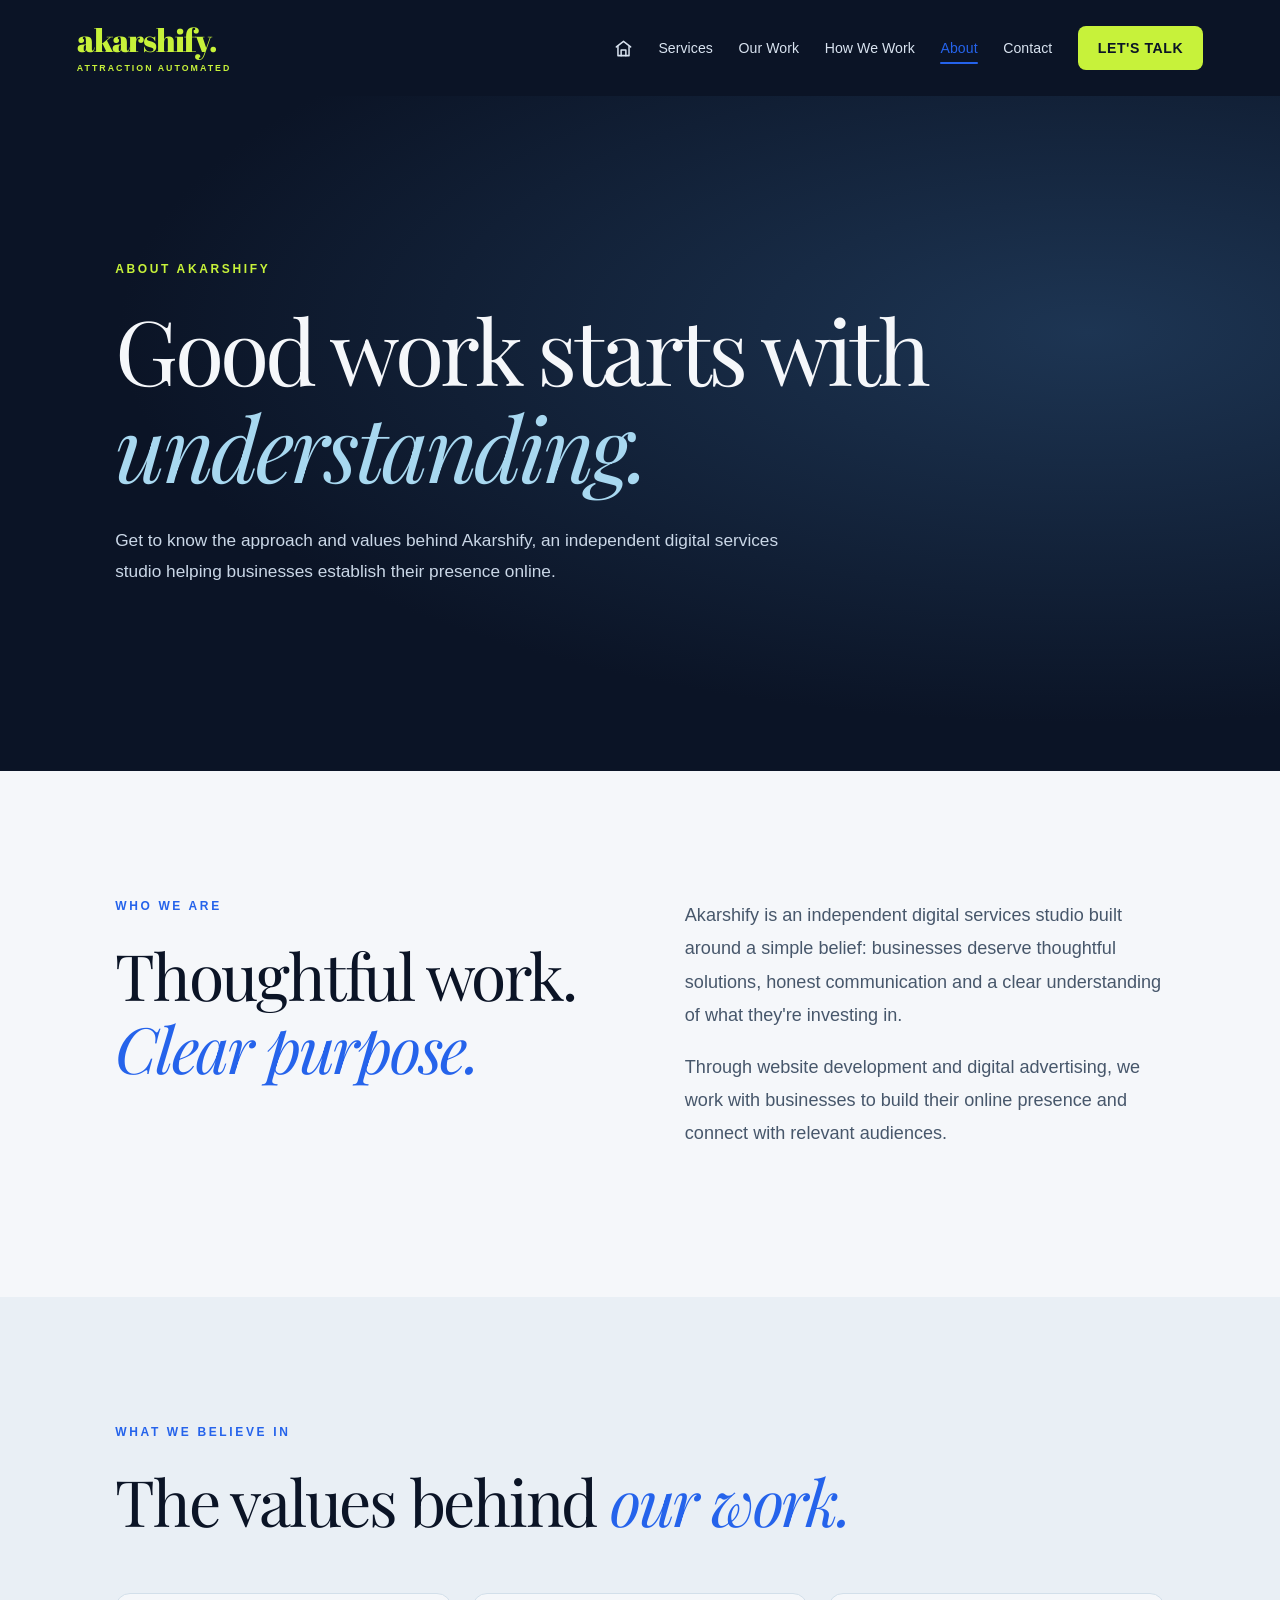
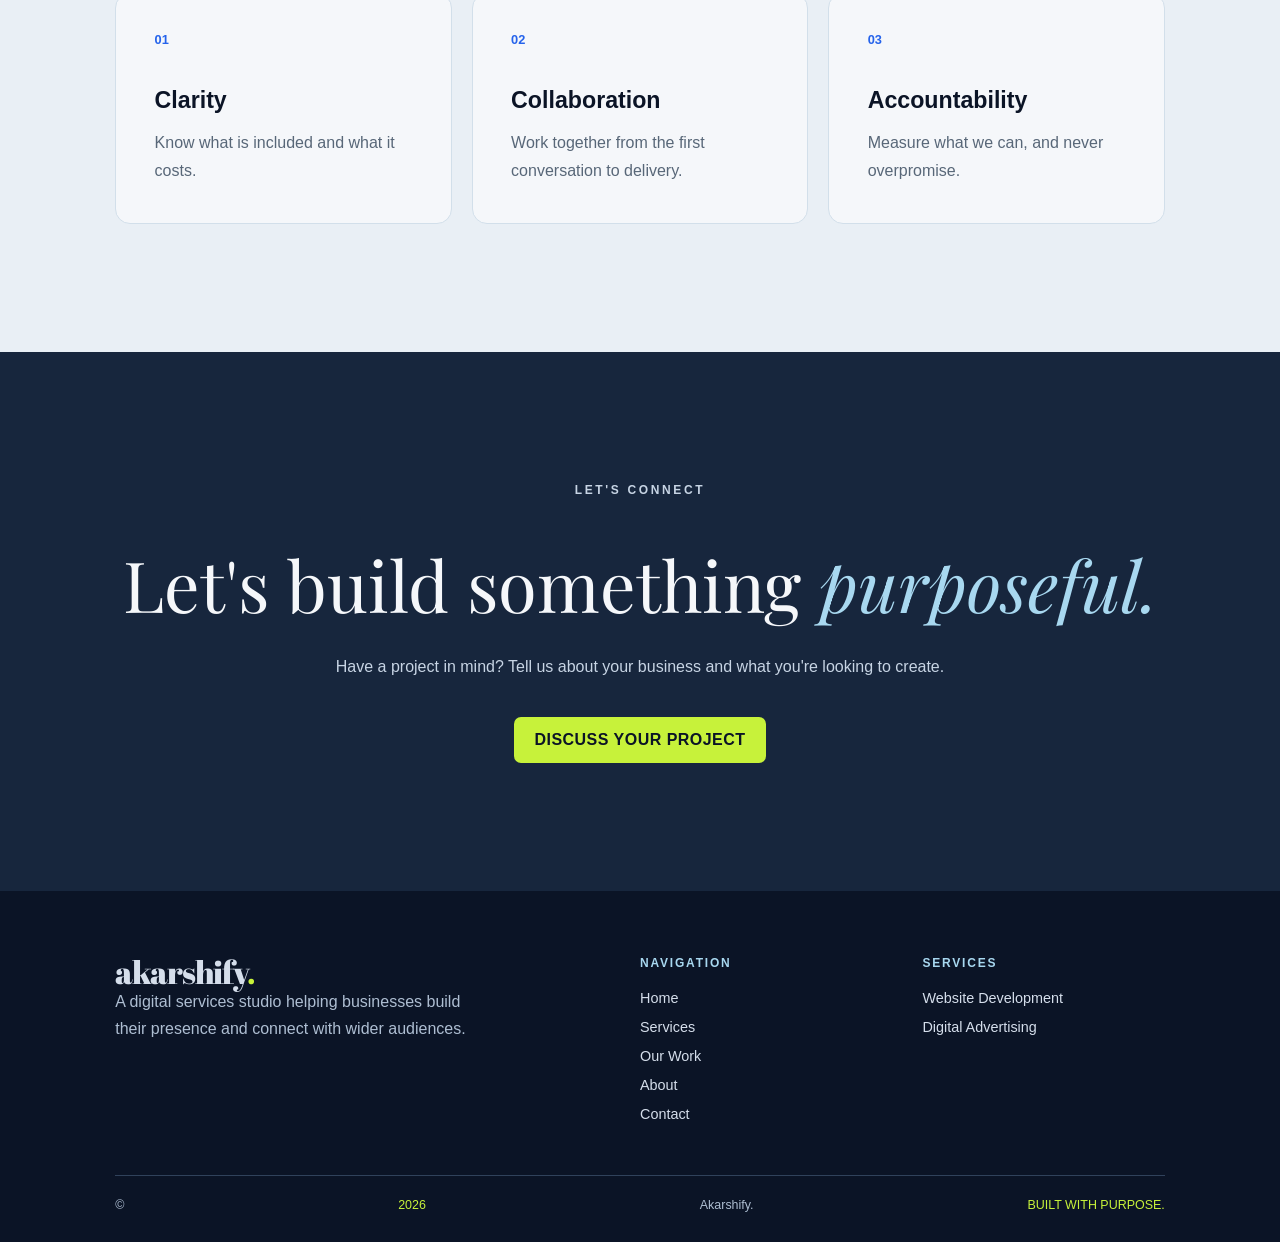
==== about.html @ 53f59ad6 "Use Chartreuse for header Let's Talk CTA across pages" ====
<!doctype html>
<html lang="en"><head><meta charset="utf-8"><meta name="viewport" content="width=device-width,initial-scale=1"><meta name="theme-color" content="#0B1426"><meta name="description" content="Learn about Akarshify, an independent digital services studio built on clarity, collaboration and accountability."><title>About Akarshify — Attraction Automated</title><link rel="preconnect" href="https://fonts.googleapis.com"><link href="https://fonts.googleapis.com/css2?family=Abril+Fatface&family=Google+Sans:wght@400;500;600;700&family=Playfair+Display:ital,wght@0,400;0,500;1,400&display=swap" rel="stylesheet"><style>
:root{--navy:#0B1426;--slate:#17263D;--blue:#2563EB;--ice:#A8D8F0;--lime:#C7F23A;--white:#F5F7FA;--mist:#E9EFF5}*{box-sizing:border-box}html{scroll-behavior:smooth}body{margin:0;font-family:"Google Sans",Arial,sans-serif;background:var(--white);color:var(--navy)}a{text-decoration:none;color:inherit}button{font:inherit}h1,h2,h3,p{margin-top:0}h1,h2{font-family:"Playfair Display",Georgia,serif;font-weight:400}em{font-style:italic;color:var(--ice)}.header{min-height:96px;background:var(--navy);color:var(--white);display:flex;align-items:center;justify-content:space-between;padding:18px clamp(22px,6vw,100px);gap:25px;position:relative;z-index:5}.brand{font-family:"Abril Fatface",Georgia,serif;font-size:2rem;line-height:1;letter-spacing:-.035em}.brand span{color:var(--lime)}.brand-header{display:flex;flex-direction:column;gap:8px}.brand-tagline{font-family:"Google Sans",Arial,sans-serif;font-size:.55rem;font-weight:600;letter-spacing:.23em;color:var(--ice)}nav{display:flex;align-items:center;gap:clamp(14px,2vw,30px)}nav a{font-size:.88rem;color:#d9e3f0;transition:color .2s}nav a:hover,nav a[aria-current]{color:var(--lime)}.nav-cta,.btn{background:var(--lime);color:var(--navy)!important;padding:14px 20px;border-radius:7px;font-weight:700;letter-spacing:.03em}.menu{display:none;background:none;color:white;border:1px solid #70819a;border-radius:6px;padding:9px 12px}.hero{background:radial-gradient(ellipse at 85% 35%,#1d3553 0%,var(--navy) 63%);color:var(--white);padding:clamp(100px,13vw,180px) clamp(22px,9vw,150px) clamp(110px,13vw,175px)}.eyebrow{font-size:.75rem;font-weight:700;letter-spacing:.22em;color:var(--lime);margin-bottom:25px}.hero h1{font-size:clamp(3.5rem,7vw,7rem);line-height:1.08;letter-spacing:-.04em;max-width:1100px;margin-bottom:30px}.hero p:last-child{max-width:690px;color:#cad7e7;font-size:clamp(1rem,1.35vw,1.2rem);line-height:1.8}.section{padding:clamp(80px,10vw,135px) clamp(22px,9vw,150px)}.intro{display:grid;grid-template-columns:minmax(0,1fr) minmax(0,1fr);gap:clamp(30px,7vw,110px);align-items:start}.intro h2,.values h2{font-size:clamp(2.7rem,5vw,5rem);line-height:1.15;letter-spacing:-.035em}.intro h2 em,.values h2 em{color:var(--blue)}.intro-copy{font-size:1.13rem;line-height:1.85;color:#47576b}.values{background:var(--mist)}.values .eyebrow{color:var(--blue)}.value-grid{display:grid;grid-template-columns:repeat(3,minmax(0,1fr));gap:20px;margin-top:55px}.value-card{padding:clamp(28px,3vw,45px);border:1px solid #d2dfea;background:var(--white);border-radius:15px}.value-card span{display:block;color:var(--blue);font-size:.8rem;font-weight:700;margin-bottom:40px}.value-card h3{font-size:1.45rem;margin-bottom:15px}.value-card p{line-height:1.75;color:#586778;margin-bottom:0}.closing{background:var(--slate);color:var(--white);text-align:center}.closing h2{font-size:clamp(2.8rem,5.5vw,5.5rem);margin-bottom:22px}.closing p{max-width:620px;margin:0 auto 35px;line-height:1.8;color:#c7d4e4}.btn{display:inline-block}footer{background:var(--navy);color:#d5deeb;padding:65px clamp(22px,9vw,150px) 30px;display:grid;grid-template-columns:2fr 1fr 1fr;gap:40px}footer p{line-height:1.7;max-width:380px;color:#aebed2}footer h4{font-size:.75rem;letter-spacing:.15em;color:var(--ice);margin:0 0 20px}footer div>a:not(.brand){display:block;margin-bottom:13px;font-size:.9rem}.footer-bottom{grid-column:1/-1;border-top:1px solid #30425b;padding-top:22px;display:flex;justify-content:space-between;font-size:.78rem;color:#aebed2}.footer-bottom span{color:var(--lime)}@media(max-width:900px){.menu{display:block}nav{display:none;position:absolute;top:100%;left:0;right:0;background:var(--navy);padding:25px;flex-direction:column;align-items:stretch;box-shadow:0 20px 30px #0003}nav.active{display:flex}.intro{grid-template-columns:1fr}.value-grid{grid-template-columns:1fr}footer{grid-template-columns:1fr 1fr}footer>div:first-child{grid-column:1/-1}}@media(max-width:560px){.header{min-height:78px}.hero{padding-top:95px;padding-bottom:110px}footer{grid-template-columns:1fr}footer>div:first-child{grid-column:auto}.footer-bottom{flex-direction:column;gap:12px}}
</style><style>
/* Shared navigation typography and understated interactive treatment */
.header nav a{font-family:"Google Sans",Arial,sans-serif!important;font-weight:500;letter-spacing:.005em}
.header nav a:not(.nav-cta){position:relative;transition:color .24s ease}
.header nav a:not(.nav-cta):after{content:"";position:absolute;left:0;right:0;bottom:-8px;height:2px;background:#2563EB;border-radius:2px;transform:scaleX(0);transform-origin:center;transition:transform .25s ease}
.header nav a:not(.nav-cta):hover:after,.header nav a:not(.nav-cta):focus-visible:after,.header nav a[aria-current="page"]:after{transform:scaleX(1)}
.header nav a:not(.nav-cta):hover,.header nav a:not(.nav-cta):focus-visible,.header nav a[aria-current="page"]{color:#2563EB}
.header nav .nav-cta{font-family:"Google Sans",Arial,sans-serif!important;font-weight:700;letter-spacing:.04em;border-radius:8px;transition:background .24s ease,transform .24s ease,box-shadow .24s ease}
.header nav .nav-cta:hover{transform:translateY(-2px);box-shadow:0 7px 20px rgba(37,99,235,.19)}
@media(max-width:900px){.header nav a:not(.nav-cta):after{display:none}.header nav a:not(.nav-cta){padding:8px 0}}
@media(prefers-reduced-motion:reduce){.header nav a,.header nav a:after{transition:none!important}.header nav .nav-cta:hover{transform:none}}
</style><style>
/* Home icon matches the header navigation's typography and hover treatment */
.header nav .nav-home{display:inline-flex;align-items:center;justify-content:center;vertical-align:middle;line-height:1}
.header nav .nav-home svg{display:block;flex:none}
</style><style>
/* Consistent Chartreuse header conversation CTA */
.header nav .nav-cta{background:#C7F23A!important;border-color:#C7F23A!important;color:#0B1426!important}
.header nav .nav-cta:hover,.header nav .nav-cta:focus-visible{background:#B6E22C!important;border-color:#B6E22C!important;color:#0B1426!important;box-shadow:0 7px 20px rgba(145,185,36,.22)}
</style></head><body><header class="header" id="top"><a href="index.html#home" class="brand brand-header" aria-label="Akarshify — Attraction Automated"><span class="brand-name">akarshify<span>.</span></span><span class="brand-tagline">ATTRACTION AUTOMATED</span></a><button class="menu" type="button" aria-label="Toggle navigation" aria-expanded="false" aria-controls="nav">☰</button><nav id="nav"><a href="index.html#home" class="nav-home" aria-label="Home" title="Home"><svg aria-hidden="true" viewBox="0 0 24 24" width="19" height="19" fill="none" stroke="currentColor" stroke-width="1.9" stroke-linecap="round" stroke-linejoin="round"><path d="m3 10 9-7 9 7"/><path d="M5 9.5V21h14V9.5"/><path d="M9 21v-7h6v7"/></svg></a><a href="services.html">Services</a><a href="index.html#work">Our Work</a><a href="index.html#process">How We Work</a><a href="about.html" aria-current="page">About</a><a href="index.html#contact">Contact</a><a class="nav-cta" href="index.html#contact">LET'S TALK</a></nav></header><main><section class="hero"><p class="eyebrow">ABOUT AKARSHIFY</p><h1>Good work starts with <em>understanding.</em></h1><p>Get to know the approach and values behind Akarshify, an independent digital services studio helping businesses establish their presence online.</p></section><section class="section intro"><div><p class="eyebrow" style="color:var(--blue)">WHO WE ARE</p><h2>Thoughtful work.<br><em>Clear purpose.</em></h2></div><div class="intro-copy"><p>Akarshify is an independent digital services studio built around a simple belief: businesses deserve thoughtful solutions, honest communication and a clear understanding of what they're investing in.</p><p>Through website development and digital advertising, we work with businesses to build their online presence and connect with relevant audiences.</p></div></section><section class="section values"><p class="eyebrow">WHAT WE BELIEVE IN</p><h2>The values behind <em>our work.</em></h2><div class="value-grid"><article class="value-card"><span>01</span><h3>Clarity</h3><p>Know what is included and what it costs.</p></article><article class="value-card"><span>02</span><h3>Collaboration</h3><p>Work together from the first conversation to delivery.</p></article><article class="value-card"><span>03</span><h3>Accountability</h3><p>Measure what we can, and never overpromise.</p></article></div></section><section class="section closing"><p class="eyebrow">LET'S CONNECT</p><h2>Let's build something <em>purposeful.</em></h2><p>Have a project in mind? Tell us about your business and what you're looking to create.</p><a class="btn" href="index.html#contact">DISCUSS YOUR PROJECT</a></section></main><footer><div><a href="index.html#home" class="brand">akarshify<span>.</span></a><p>A digital services studio helping businesses build their presence and connect with wider audiences.</p></div><div><h4>NAVIGATION</h4><a href="index.html#home">Home</a><a href="services.html">Services</a><a href="index.html#work">Our Work</a><a href="about.html" aria-current="page">About</a><a href="index.html#contact">Contact</a></div><div><h4>SERVICES</h4><a href="services.html#what-we-do">Website Development</a><a href="services.html#what-we-do">Digital Advertising</a></div><div class="footer-bottom">© <span id="year"></span> Akarshify. <span>BUILT WITH PURPOSE.</span></div></footer><script>const menu=document.querySelector('.menu'),nav=document.getElementById('nav');menu.addEventListener('click',()=>{const active=nav.classList.toggle('active');menu.setAttribute('aria-expanded',String(active))});nav.querySelectorAll('a').forEach(a=>a.addEventListener('click',()=>{nav.classList.remove('active');menu.setAttribute('aria-expanded','false')}));document.getElementById('year').textContent=new Date().getFullYear();</script></body></html>
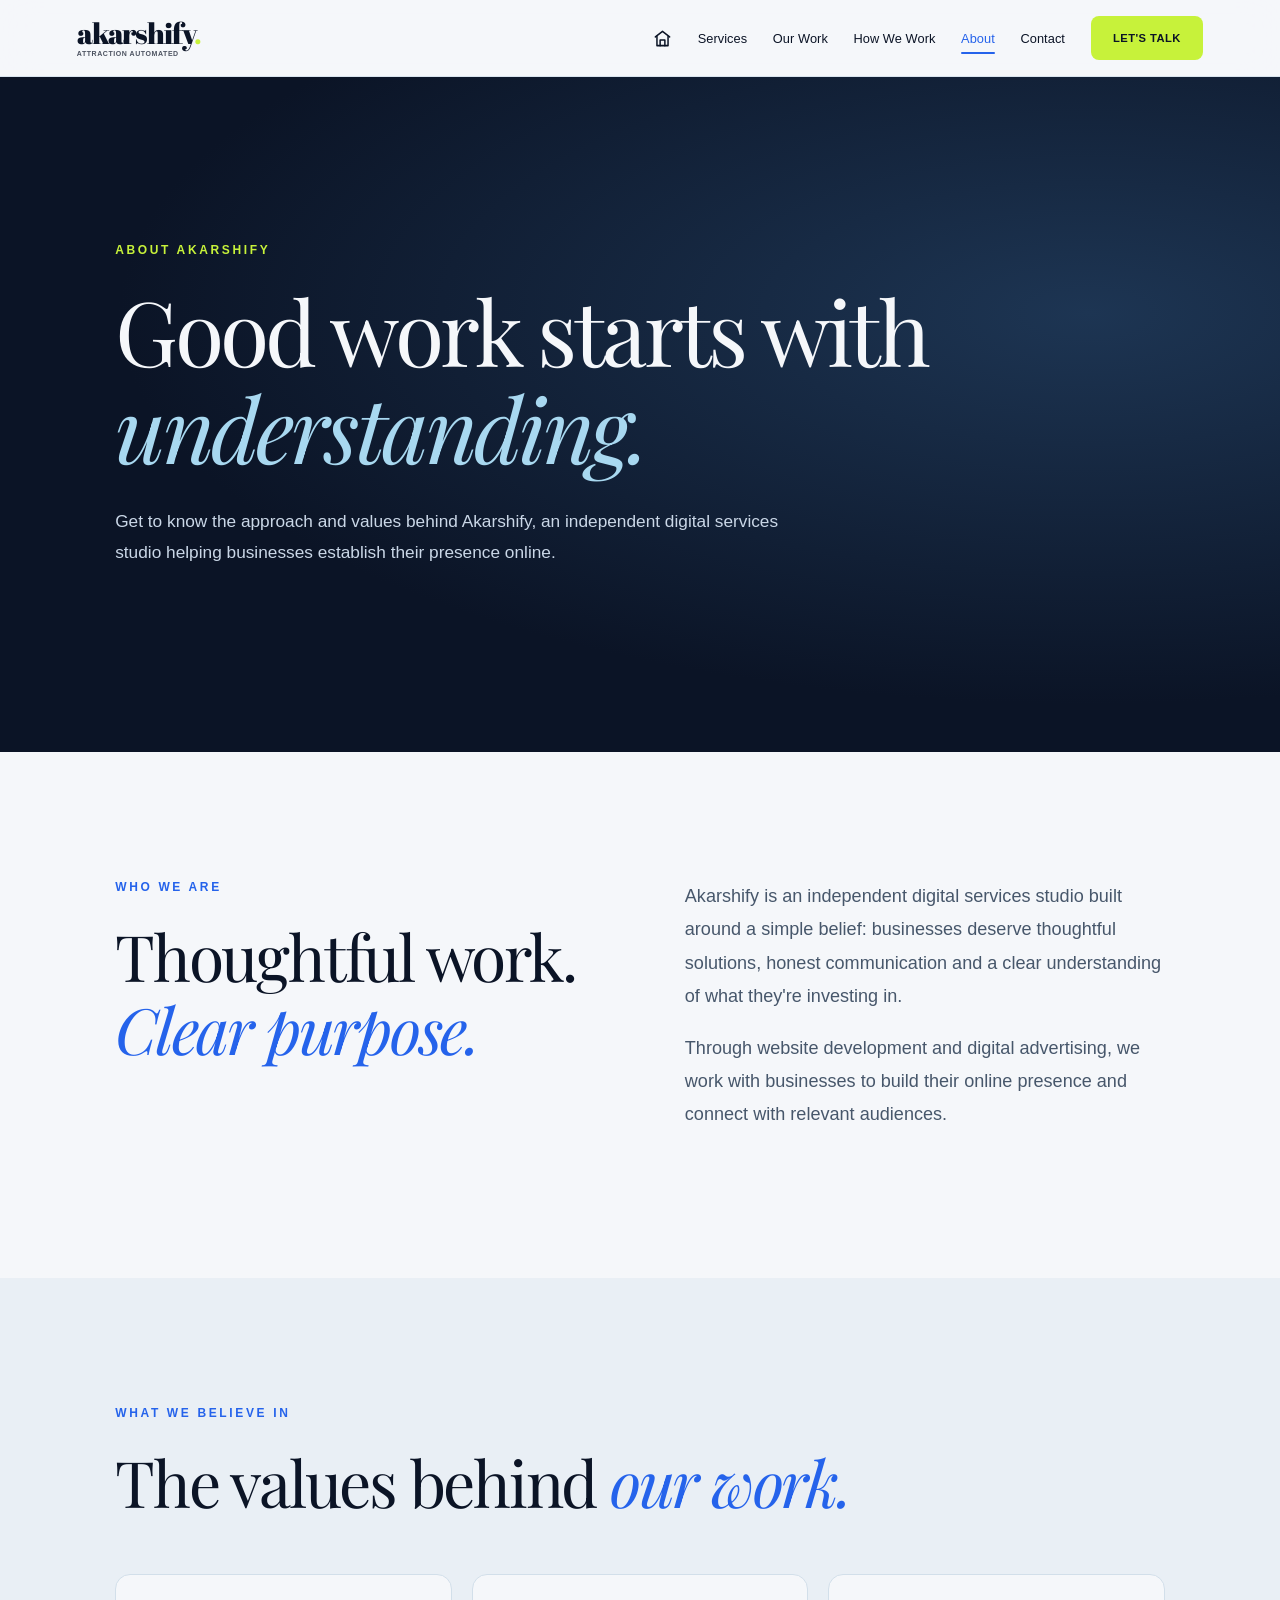
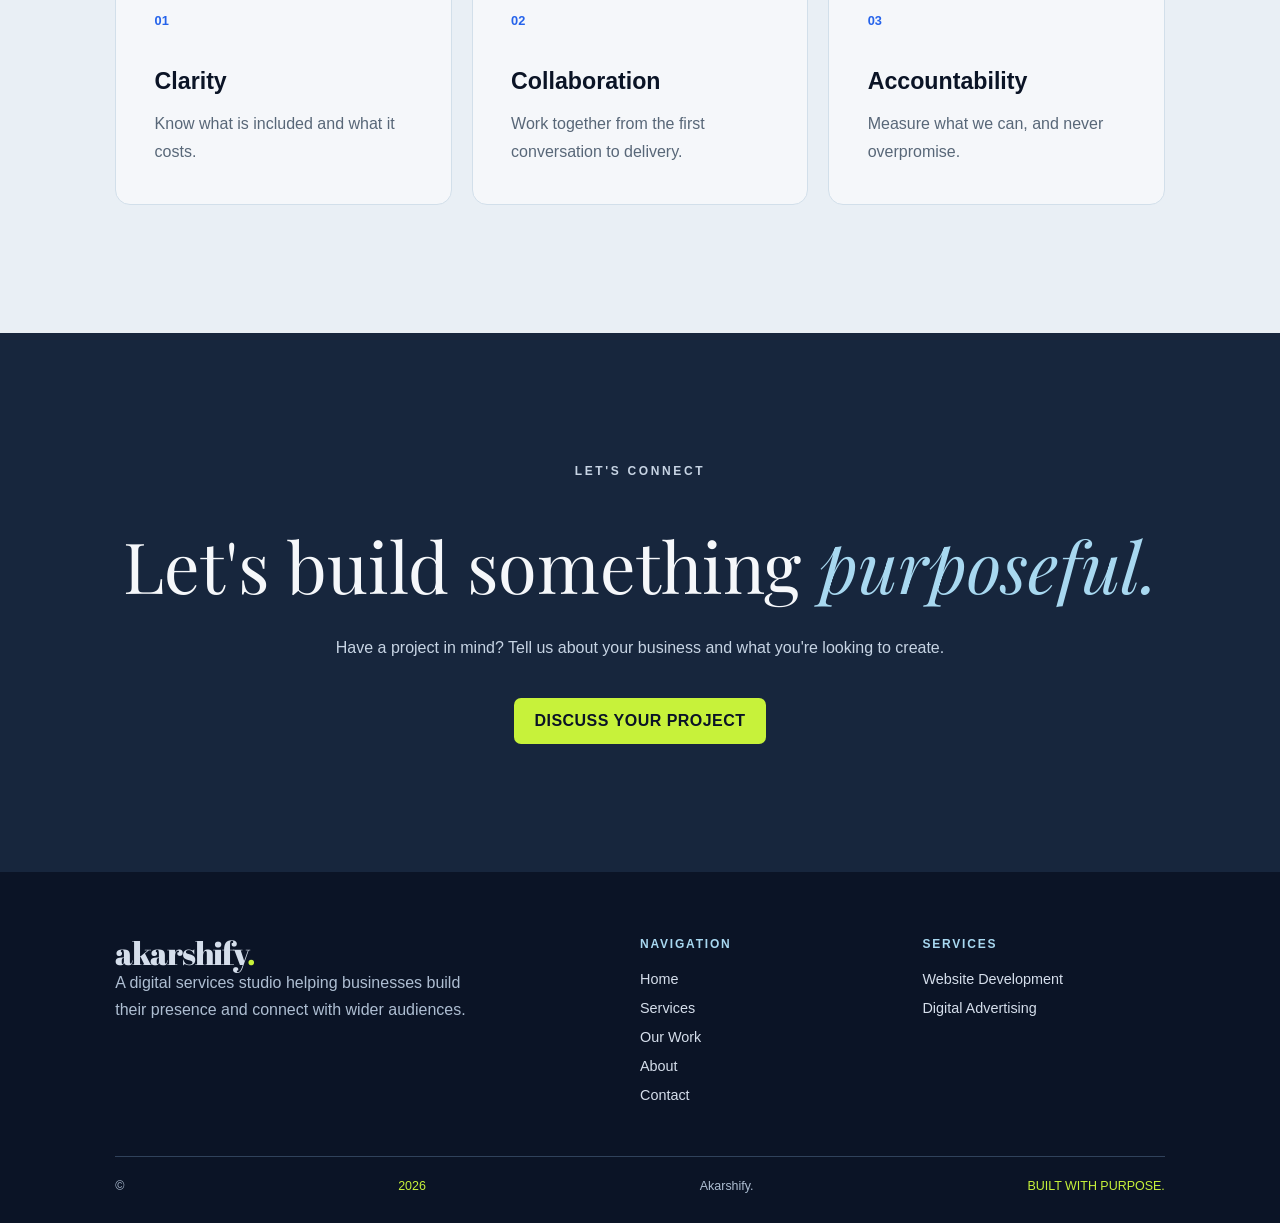
==== commit 47d882da: "Match About page header to shared translucent navigation style" ====
--- a/about.html
+++ b/about.html
@@ -20,4 +20,17 @@
 /* Consistent Chartreuse header conversation CTA */
 .header nav .nav-cta{background:#C7F23A!important;border-color:#C7F23A!important;color:#0B1426!important}
 .header nav .nav-cta:hover,.header nav .nav-cta:focus-visible{background:#B6E22C!important;border-color:#B6E22C!important;color:#0B1426!important;box-shadow:0 7px 20px rgba(145,185,36,.22)}
+</style><style>
+/* Align About header with the shared light, translucent site navigation */
+.header{position:sticky;top:0;z-index:20;min-height:0;padding:1rem 6vw;gap:20px;background:rgba(245,247,250,.9);-webkit-backdrop-filter:blur(18px) saturate(140%);backdrop-filter:blur(18px) saturate(140%);border-bottom:1px solid #D9E4EE;color:#0B1426;transition:background .25s ease,box-shadow .25s ease}
+.header .brand-header{display:inline-flex;flex-direction:column;align-items:flex-start;justify-content:center;gap:2px;line-height:1.05;color:#0B1426}
+.header .brand-header .brand-name{font-family:"Abril Fatface",Georgia,serif;font-size:1.8rem;line-height:1.05;white-space:nowrap;color:#0B1426}
+.header .brand-header .brand-name>span{color:#C7F23A}
+.header .brand-header .brand-tagline{font-family:"Google Sans",Arial,sans-serif;font-size:7px;font-weight:600;letter-spacing:.08em;line-height:1.25;white-space:nowrap;color:#0B1426;opacity:.72}
+.header nav{display:flex;align-items:center;gap:1.6rem;font-size:.8rem}
+.header nav a:not(.nav-cta){font-size:.8rem;color:#0B1426}
+.header nav a:not(.nav-cta):hover,.header nav a:not(.nav-cta):focus-visible,.header nav a[aria-current="page"]{color:#2563EB}
+.header nav .nav-cta{padding:1rem 1.4rem;font-size:.7rem;display:inline-flex;align-items:center;justify-content:center}
+.header .menu{color:#0B1426;border:0;background:none;font-size:1.5rem;cursor:pointer}
+@media(max-width:850px){.header .menu{display:block}.header nav{display:none;position:absolute;top:100%;left:0;right:0;background:#F5F7FA;padding:2rem 6vw;flex-direction:column;align-items:stretch;box-shadow:0 10px 20px #0001}.header nav.active{display:flex}}
 </style></head><body><header class="header" id="top"><a href="index.html#home" class="brand brand-header" aria-label="Akarshify — Attraction Automated"><span class="brand-name">akarshify<span>.</span></span><span class="brand-tagline">ATTRACTION AUTOMATED</span></a><button class="menu" type="button" aria-label="Toggle navigation" aria-expanded="false" aria-controls="nav">☰</button><nav id="nav"><a href="index.html#home" class="nav-home" aria-label="Home" title="Home"><svg aria-hidden="true" viewBox="0 0 24 24" width="19" height="19" fill="none" stroke="currentColor" stroke-width="1.9" stroke-linecap="round" stroke-linejoin="round"><path d="m3 10 9-7 9 7"/><path d="M5 9.5V21h14V9.5"/><path d="M9 21v-7h6v7"/></svg></a><a href="services.html">Services</a><a href="index.html#work">Our Work</a><a href="index.html#process">How We Work</a><a href="about.html" aria-current="page">About</a><a href="index.html#contact">Contact</a><a class="nav-cta" href="index.html#contact">LET'S TALK</a></nav></header><main><section class="hero"><p class="eyebrow">ABOUT AKARSHIFY</p><h1>Good work starts with <em>understanding.</em></h1><p>Get to know the approach and values behind Akarshify, an independent digital services studio helping businesses establish their presence online.</p></section><section class="section intro"><div><p class="eyebrow" style="color:var(--blue)">WHO WE ARE</p><h2>Thoughtful work.<br><em>Clear purpose.</em></h2></div><div class="intro-copy"><p>Akarshify is an independent digital services studio built around a simple belief: businesses deserve thoughtful solutions, honest communication and a clear understanding of what they're investing in.</p><p>Through website development and digital advertising, we work with businesses to build their online presence and connect with relevant audiences.</p></div></section><section class="section values"><p class="eyebrow">WHAT WE BELIEVE IN</p><h2>The values behind <em>our work.</em></h2><div class="value-grid"><article class="value-card"><span>01</span><h3>Clarity</h3><p>Know what is included and what it costs.</p></article><article class="value-card"><span>02</span><h3>Collaboration</h3><p>Work together from the first conversation to delivery.</p></article><article class="value-card"><span>03</span><h3>Accountability</h3><p>Measure what we can, and never overpromise.</p></article></div></section><section class="section closing"><p class="eyebrow">LET'S CONNECT</p><h2>Let's build something <em>purposeful.</em></h2><p>Have a project in mind? Tell us about your business and what you're looking to create.</p><a class="btn" href="index.html#contact">DISCUSS YOUR PROJECT</a></section></main><footer><div><a href="index.html#home" class="brand">akarshify<span>.</span></a><p>A digital services studio helping businesses build their presence and connect with wider audiences.</p></div><div><h4>NAVIGATION</h4><a href="index.html#home">Home</a><a href="services.html">Services</a><a href="index.html#work">Our Work</a><a href="about.html" aria-current="page">About</a><a href="index.html#contact">Contact</a></div><div><h4>SERVICES</h4><a href="services.html#what-we-do">Website Development</a><a href="services.html#what-we-do">Digital Advertising</a></div><div class="footer-bottom">© <span id="year"></span> Akarshify. <span>BUILT WITH PURPOSE.</span></div></footer><script>const menu=document.querySelector('.menu'),nav=document.getElementById('nav');menu.addEventListener('click',()=>{const active=nav.classList.toggle('active');menu.setAttribute('aria-expanded',String(active))});nav.querySelectorAll('a').forEach(a=>a.addEventListener('click',()=>{nav.classList.remove('active');menu.setAttribute('aria-expanded','false')}));document.getElementById('year').textContent=new Date().getFullYear();</script></body></html>
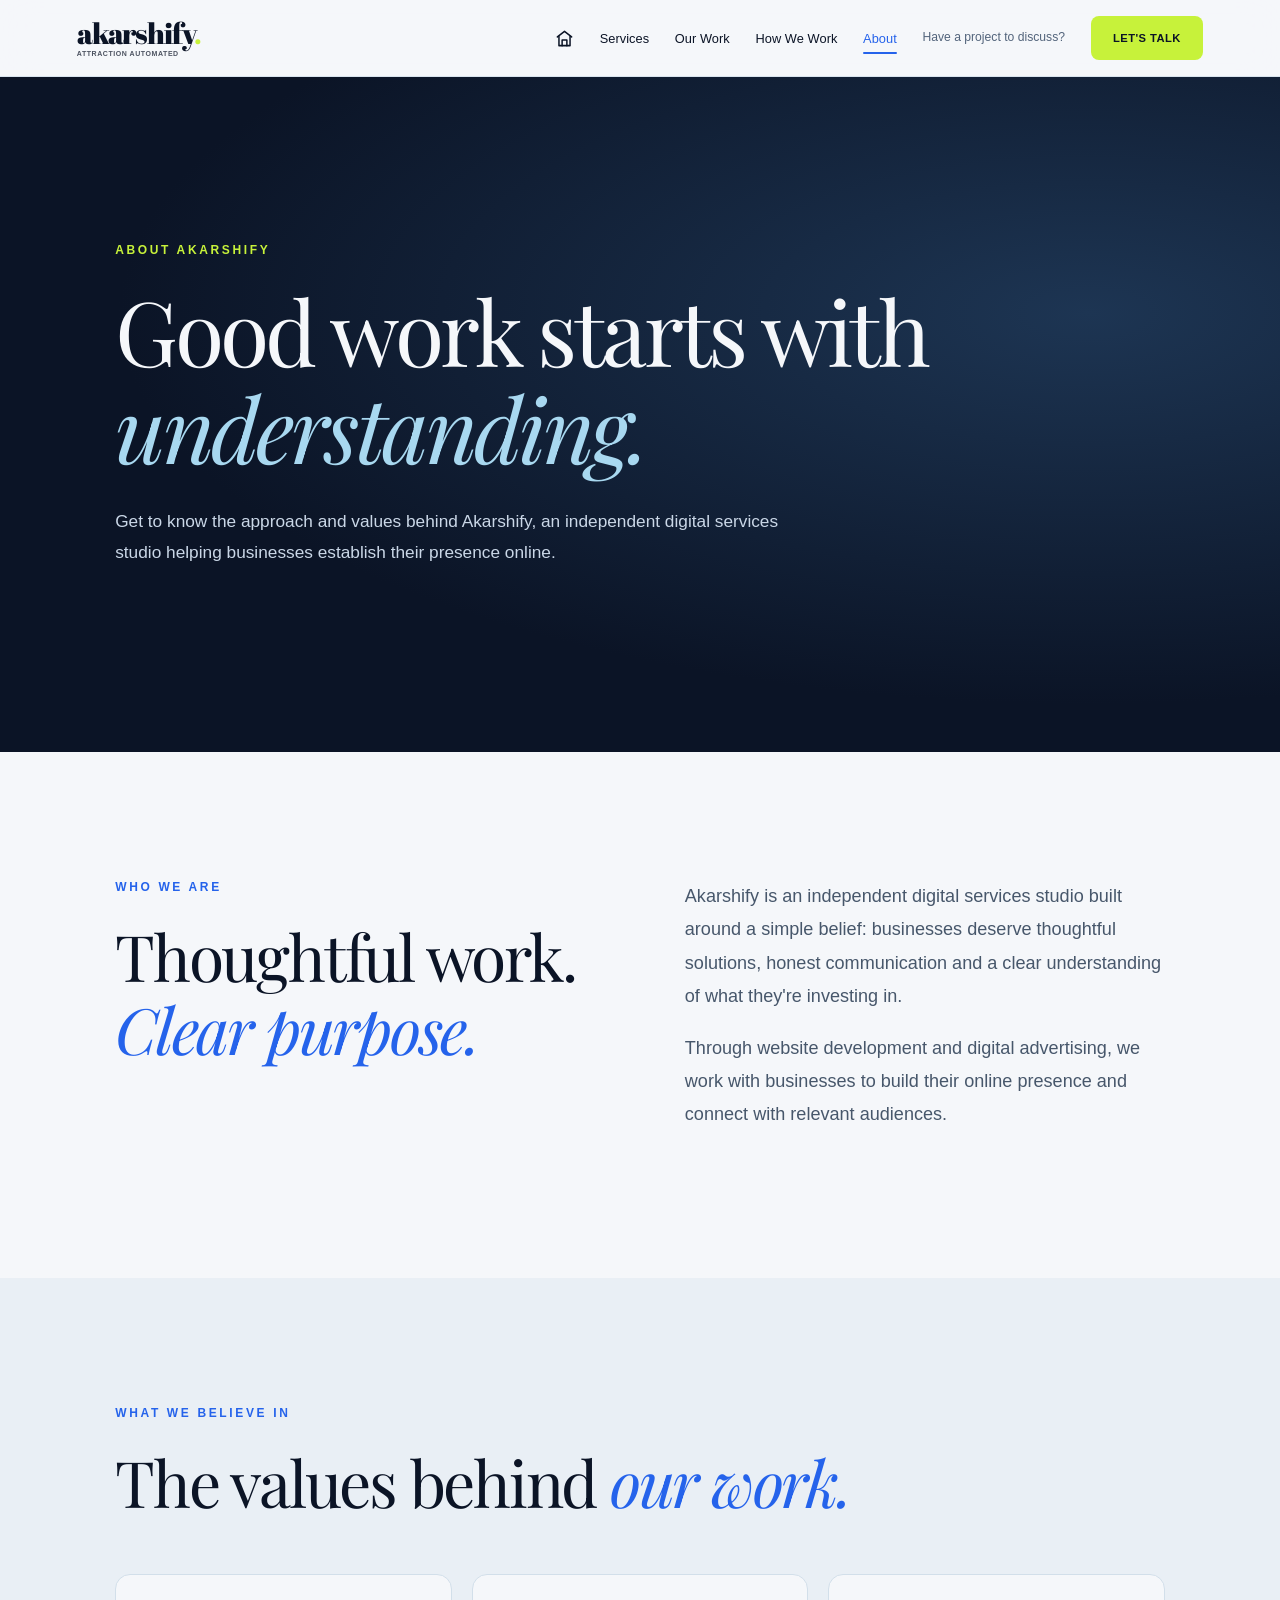
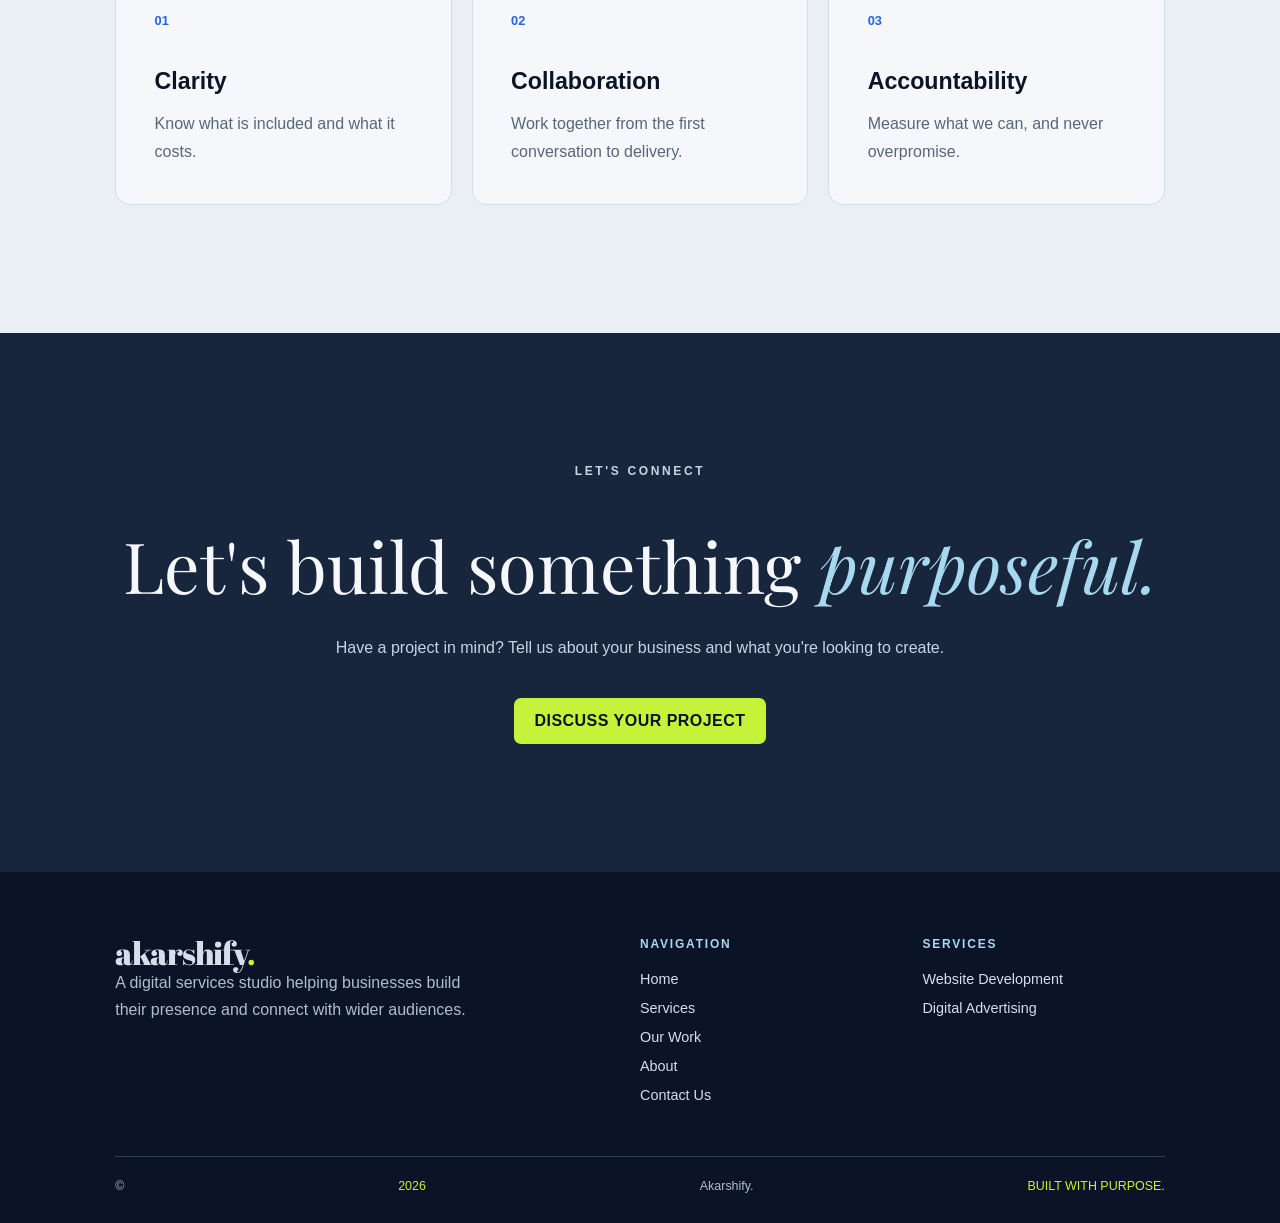
==== commit c5774ce5: "Refine header enquiry CTA and relocate Contact Us to footer" ====
--- a/about.html
+++ b/about.html
@@ -19,7 +19,7 @@
 </style><style>
 /* Consistent Chartreuse header conversation CTA */
 .header nav .nav-cta{background:#C7F23A!important;border-color:#C7F23A!important;color:#0B1426!important}
-.header nav .nav-cta:hover,.header nav .nav-cta:focus-visible{background:#B6E22C!important;border-color:#B6E22C!important;color:#0B1426!important;box-shadow:0 7px 20px rgba(145,185,36,.22)}
+.header nav .nav-cta:hover,.header nav .nav-cta:focus-visible{background:#C7F23A!important;border-color:#C7F23A!important;color:#0B1426!important;box-shadow:0 7px 20px rgba(145,185,36,.22)}
 </style><style>
 /* Align About header with the shared light, translucent site navigation */
 .header{position:sticky;top:0;z-index:20;min-height:0;padding:1rem 6vw;gap:20px;background:rgba(245,247,250,.9);-webkit-backdrop-filter:blur(18px) saturate(140%);backdrop-filter:blur(18px) saturate(140%);border-bottom:1px solid #D9E4EE;color:#0B1426;transition:background .25s ease,box-shadow .25s ease}
@@ -33,4 +33,18 @@
 .header nav .nav-cta{padding:1rem 1.4rem;font-size:.7rem;display:inline-flex;align-items:center;justify-content:center}
 .header .menu{color:#0B1426;border:0;background:none;font-size:1.5rem;cursor:pointer}
 @media(max-width:850px){.header .menu{display:block}.header nav{display:none;position:absolute;top:100%;left:0;right:0;background:#F5F7FA;padding:2rem 6vw;flex-direction:column;align-items:stretch;box-shadow:0 10px 20px #0001}.header nav.active{display:flex}}
-</style></head><body><header class="header" id="top"><a href="index.html#home" class="brand brand-header" aria-label="Akarshify — Attraction Automated"><span class="brand-name">akarshify<span>.</span></span><span class="brand-tagline">ATTRACTION AUTOMATED</span></a><button class="menu" type="button" aria-label="Toggle navigation" aria-expanded="false" aria-controls="nav">☰</button><nav id="nav"><a href="index.html#home" class="nav-home" aria-label="Home" title="Home"><svg aria-hidden="true" viewBox="0 0 24 24" width="19" height="19" fill="none" stroke="currentColor" stroke-width="1.9" stroke-linecap="round" stroke-linejoin="round"><path d="m3 10 9-7 9 7"/><path d="M5 9.5V21h14V9.5"/><path d="M9 21v-7h6v7"/></svg></a><a href="services.html">Services</a><a href="index.html#work">Our Work</a><a href="index.html#process">How We Work</a><a href="about.html" aria-current="page">About</a><a href="index.html#contact">Contact</a><a class="nav-cta" href="index.html#contact">LET'S TALK</a></nav></header><main><section class="hero"><p class="eyebrow">ABOUT AKARSHIFY</p><h1>Good work starts with <em>understanding.</em></h1><p>Get to know the approach and values behind Akarshify, an independent digital services studio helping businesses establish their presence online.</p></section><section class="section intro"><div><p class="eyebrow" style="color:var(--blue)">WHO WE ARE</p><h2>Thoughtful work.<br><em>Clear purpose.</em></h2></div><div class="intro-copy"><p>Akarshify is an independent digital services studio built around a simple belief: businesses deserve thoughtful solutions, honest communication and a clear understanding of what they're investing in.</p><p>Through website development and digital advertising, we work with businesses to build their online presence and connect with relevant audiences.</p></div></section><section class="section values"><p class="eyebrow">WHAT WE BELIEVE IN</p><h2>The values behind <em>our work.</em></h2><div class="value-grid"><article class="value-card"><span>01</span><h3>Clarity</h3><p>Know what is included and what it costs.</p></article><article class="value-card"><span>02</span><h3>Collaboration</h3><p>Work together from the first conversation to delivery.</p></article><article class="value-card"><span>03</span><h3>Accountability</h3><p>Measure what we can, and never overpromise.</p></article></div></section><section class="section closing"><p class="eyebrow">LET'S CONNECT</p><h2>Let's build something <em>purposeful.</em></h2><p>Have a project in mind? Tell us about your business and what you're looking to create.</p><a class="btn" href="index.html#contact">DISCUSS YOUR PROJECT</a></section></main><footer><div><a href="index.html#home" class="brand">akarshify<span>.</span></a><p>A digital services studio helping businesses build their presence and connect with wider audiences.</p></div><div><h4>NAVIGATION</h4><a href="index.html#home">Home</a><a href="services.html">Services</a><a href="index.html#work">Our Work</a><a href="about.html" aria-current="page">About</a><a href="index.html#contact">Contact</a></div><div><h4>SERVICES</h4><a href="services.html#what-we-do">Website Development</a><a href="services.html#what-we-do">Digital Advertising</a></div><div class="footer-bottom">© <span id="year"></span> Akarshify. <span>BUILT WITH PURPOSE.</span></div></footer><script>const menu=document.querySelector('.menu'),nav=document.getElementById('nav');menu.addEventListener('click',()=>{const active=nav.classList.toggle('active');menu.setAttribute('aria-expanded',String(active))});nav.querySelectorAll('a').forEach(a=>a.addEventListener('click',()=>{nav.classList.remove('active');menu.setAttribute('aria-expanded','false')}));document.getElementById('year').textContent=new Date().getFullYear();</script></body></html>+</style><style>
+/* Chartreuse header CTA glow, matching the restrained contact button treatment */
+.header nav .nav-cta{transition:background .24s ease,transform .24s ease,box-shadow .24s ease!important}
+.header nav .nav-cta:hover,.header nav .nav-cta:focus-visible{box-shadow:0 0 0 2px rgba(199,242,58,.34),0 0 18px 5px rgba(199,242,58,.52),0 0 32px 8px rgba(199,242,58,.25),0 8px 18px rgba(11,20,38,.12)!important}
+@media(prefers-reduced-motion:reduce){.header nav .nav-cta{transition:none!important}}
+</style>
+<style>
+/* Shared header enquiry prompt and footer contact access. */
+.header nav .nav-project-prompt{font-family:"Google Sans",Arial,sans-serif;font-size:.76rem;line-height:1.4;color:#52647B;white-space:nowrap}
+footer .footer-contact-trigger{display:block;width:max-content;margin:.8rem 0;padding:0;border:0;background:transparent;color:inherit;font:inherit;font-size:.8rem;text-align:left;cursor:pointer}
+footer .footer-contact-trigger:hover,footer .footer-contact-trigger:focus-visible{color:#2563EB;text-decoration:underline}
+@media(max-width:1100px){.header nav .nav-project-prompt{display:none}}
+@media(max-width:850px){.header nav .nav-project-prompt{display:block;white-space:normal;font-size:.76rem}}
+</style>
+</head><body><header class="header" id="top"><a href="index.html#home" class="brand brand-header" aria-label="Akarshify — Attraction Automated"><span class="brand-name">akarshify<span>.</span></span><span class="brand-tagline">ATTRACTION AUTOMATED</span></a><button class="menu" type="button" aria-label="Toggle navigation" aria-expanded="false" aria-controls="nav">☰</button><nav id="nav"><a href="index.html#home" class="nav-home" aria-label="Home" title="Home"><svg aria-hidden="true" viewBox="0 0 24 24" width="19" height="19" fill="none" stroke="currentColor" stroke-width="1.9" stroke-linecap="round" stroke-linejoin="round"><path d="m3 10 9-7 9 7"/><path d="M5 9.5V21h14V9.5"/><path d="M9 21v-7h6v7"/></svg></a><a href="services.html">Services</a><a href="index.html#work">Our Work</a><a href="index.html#process">How We Work</a><a href="about.html" aria-current="page">About</a><span class="nav-project-prompt">Have a project to discuss?</span><a class="nav-cta" href="index.html#contact">LET'S TALK</a></nav></header><main><section class="hero"><p class="eyebrow">ABOUT AKARSHIFY</p><h1>Good work starts with <em>understanding.</em></h1><p>Get to know the approach and values behind Akarshify, an independent digital services studio helping businesses establish their presence online.</p></section><section class="section intro"><div><p class="eyebrow" style="color:var(--blue)">WHO WE ARE</p><h2>Thoughtful work.<br><em>Clear purpose.</em></h2></div><div class="intro-copy"><p>Akarshify is an independent digital services studio built around a simple belief: businesses deserve thoughtful solutions, honest communication and a clear understanding of what they're investing in.</p><p>Through website development and digital advertising, we work with businesses to build their online presence and connect with relevant audiences.</p></div></section><section class="section values"><p class="eyebrow">WHAT WE BELIEVE IN</p><h2>The values behind <em>our work.</em></h2><div class="value-grid"><article class="value-card"><span>01</span><h3>Clarity</h3><p>Know what is included and what it costs.</p></article><article class="value-card"><span>02</span><h3>Collaboration</h3><p>Work together from the first conversation to delivery.</p></article><article class="value-card"><span>03</span><h3>Accountability</h3><p>Measure what we can, and never overpromise.</p></article></div></section><section class="section closing"><p class="eyebrow">LET'S CONNECT</p><h2>Let's build something <em>purposeful.</em></h2><p>Have a project in mind? Tell us about your business and what you're looking to create.</p><a class="btn" href="index.html#contact">DISCUSS YOUR PROJECT</a></section></main><footer><div><a href="index.html#home" class="brand">akarshify<span>.</span></a><p>A digital services studio helping businesses build their presence and connect with wider audiences.</p></div><div><h4>NAVIGATION</h4><a href="index.html#home">Home</a><a href="services.html">Services</a><a href="index.html#work">Our Work</a><a href="about.html" aria-current="page">About</a><a href="index.html#contact">Contact Us</a></div><div><h4>SERVICES</h4><a href="services.html#what-we-do">Website Development</a><a href="services.html#what-we-do">Digital Advertising</a></div><div class="footer-bottom">© <span id="year"></span> Akarshify. <span>BUILT WITH PURPOSE.</span></div></footer><script>const menu=document.querySelector('.menu'),nav=document.getElementById('nav');menu.addEventListener('click',()=>{const active=nav.classList.toggle('active');menu.setAttribute('aria-expanded',String(active))});nav.querySelectorAll('a').forEach(a=>a.addEventListener('click',()=>{nav.classList.remove('active');menu.setAttribute('aria-expanded','false')}));document.getElementById('year').textContent=new Date().getFullYear();</script></body></html>
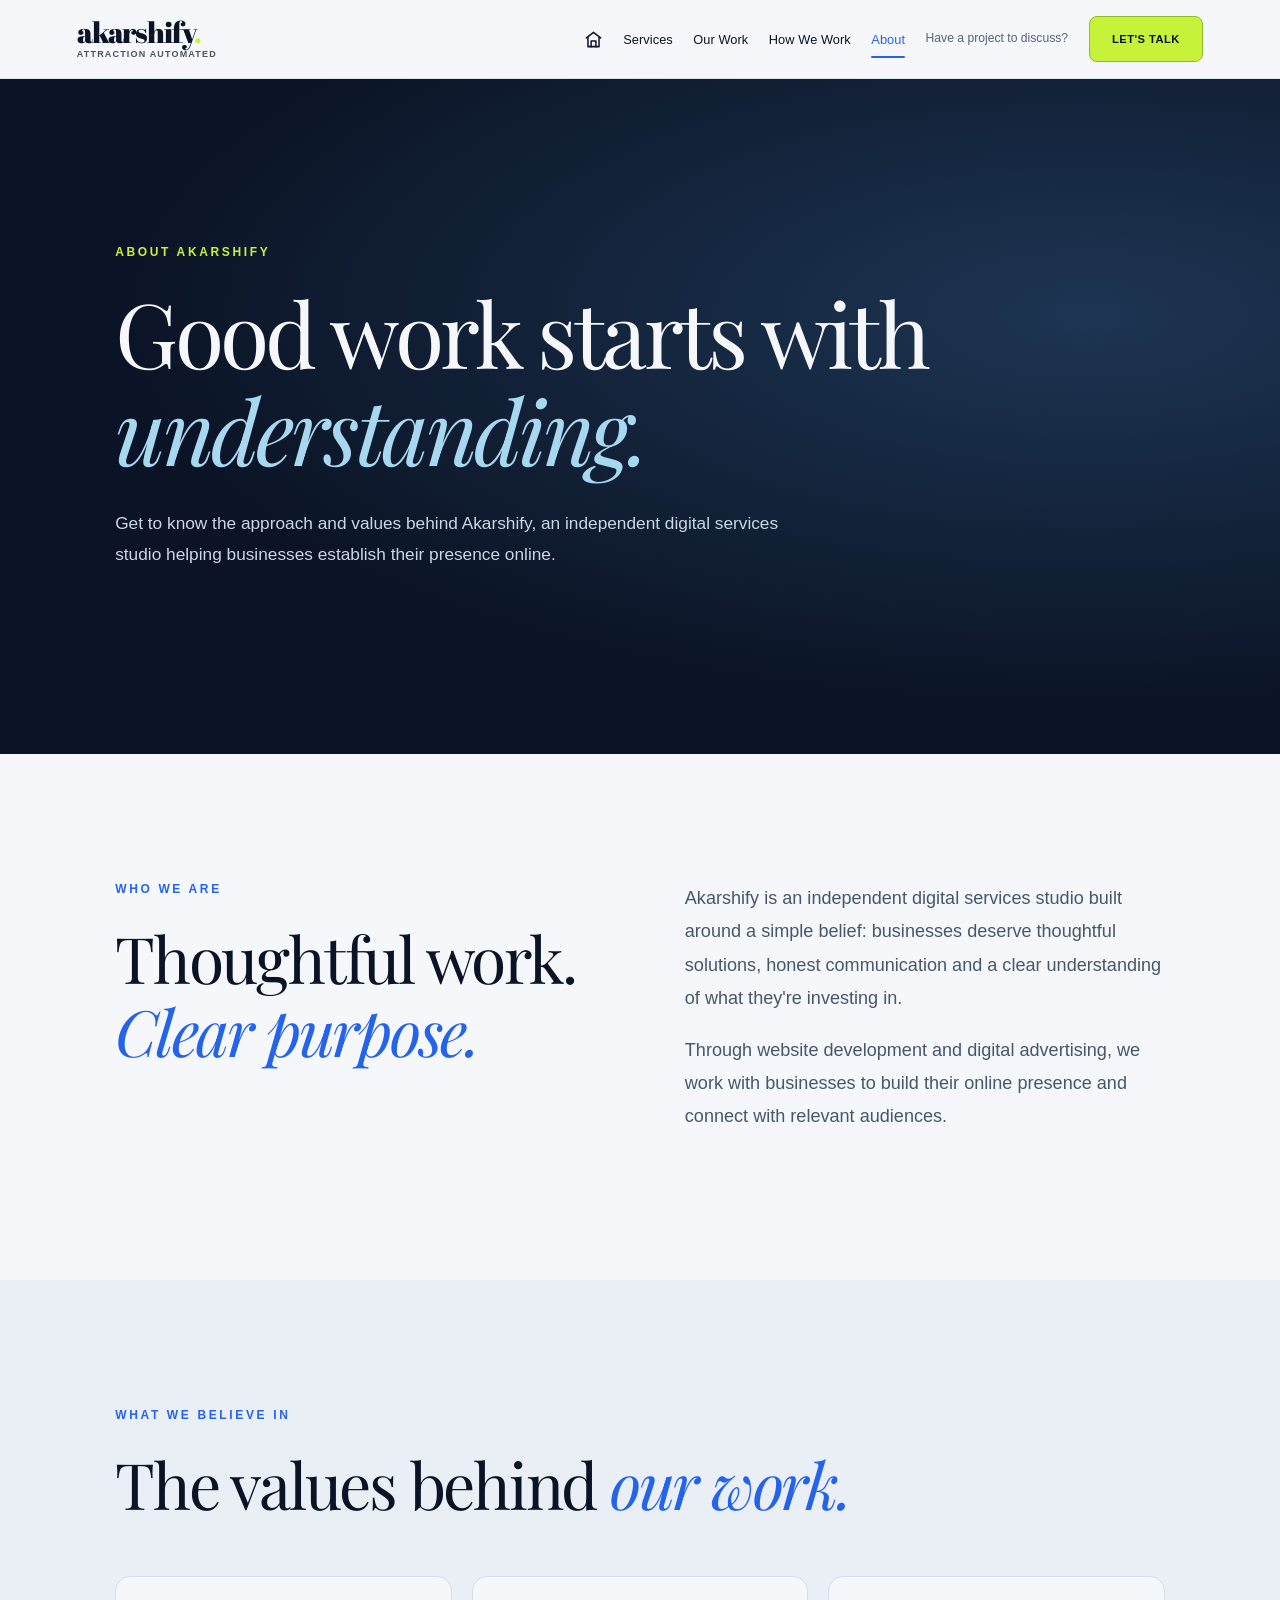
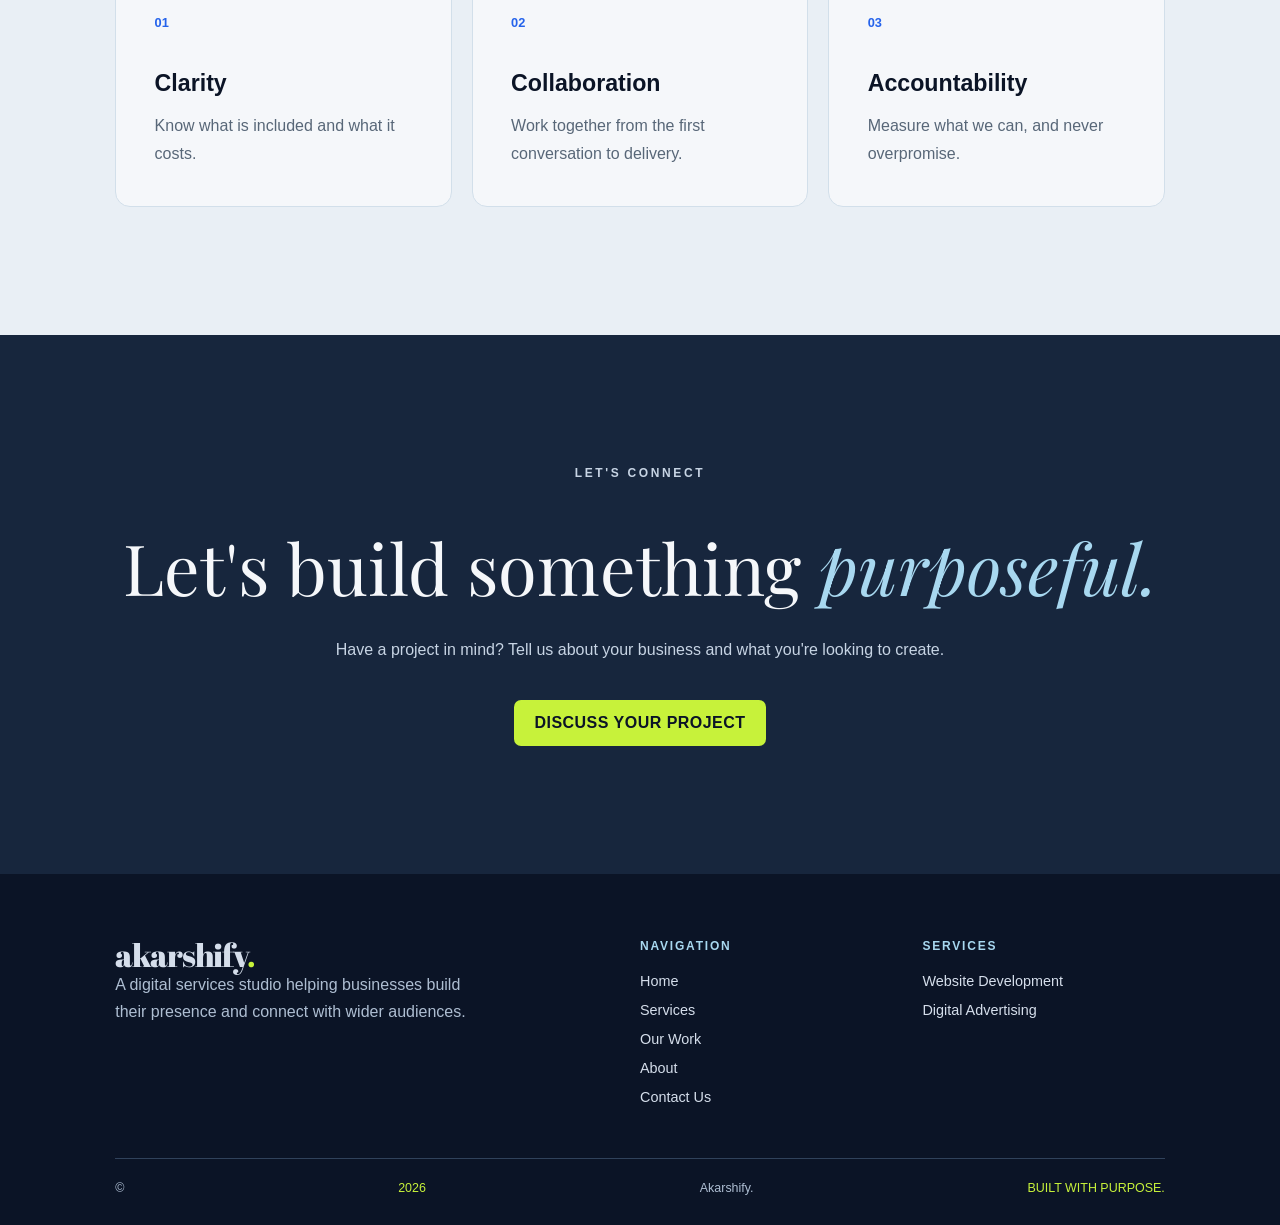
==== commit 0951e03a: "Use shared header component and stylesheet on about.html" ====
--- a/about.html
+++ b/about.html
@@ -47,4 +47,5 @@
 @media(max-width:1100px){.header nav .nav-project-prompt{display:none}}
 @media(max-width:850px){.header nav .nav-project-prompt{display:block;white-space:normal;font-size:.76rem}}
 </style>
-</head><body><header class="header" id="top"><a href="index.html#home" class="brand brand-header" aria-label="Akarshify — Attraction Automated"><span class="brand-name">akarshify<span>.</span></span><span class="brand-tagline">ATTRACTION AUTOMATED</span></a><button class="menu" type="button" aria-label="Toggle navigation" aria-expanded="false" aria-controls="nav">☰</button><nav id="nav"><a href="index.html#home" class="nav-home" aria-label="Home" title="Home"><svg aria-hidden="true" viewBox="0 0 24 24" width="19" height="19" fill="none" stroke="currentColor" stroke-width="1.9" stroke-linecap="round" stroke-linejoin="round"><path d="m3 10 9-7 9 7"/><path d="M5 9.5V21h14V9.5"/><path d="M9 21v-7h6v7"/></svg></a><a href="services.html">Services</a><a href="index.html#work">Our Work</a><a href="index.html#process">How We Work</a><a href="about.html" aria-current="page">About</a><span class="nav-project-prompt">Have a project to discuss?</span><a class="nav-cta" href="index.html#contact">LET'S TALK</a></nav></header><main><section class="hero"><p class="eyebrow">ABOUT AKARSHIFY</p><h1>Good work starts with <em>understanding.</em></h1><p>Get to know the approach and values behind Akarshify, an independent digital services studio helping businesses establish their presence online.</p></section><section class="section intro"><div><p class="eyebrow" style="color:var(--blue)">WHO WE ARE</p><h2>Thoughtful work.<br><em>Clear purpose.</em></h2></div><div class="intro-copy"><p>Akarshify is an independent digital services studio built around a simple belief: businesses deserve thoughtful solutions, honest communication and a clear understanding of what they're investing in.</p><p>Through website development and digital advertising, we work with businesses to build their online presence and connect with relevant audiences.</p></div></section><section class="section values"><p class="eyebrow">WHAT WE BELIEVE IN</p><h2>The values behind <em>our work.</em></h2><div class="value-grid"><article class="value-card"><span>01</span><h3>Clarity</h3><p>Know what is included and what it costs.</p></article><article class="value-card"><span>02</span><h3>Collaboration</h3><p>Work together from the first conversation to delivery.</p></article><article class="value-card"><span>03</span><h3>Accountability</h3><p>Measure what we can, and never overpromise.</p></article></div></section><section class="section closing"><p class="eyebrow">LET'S CONNECT</p><h2>Let's build something <em>purposeful.</em></h2><p>Have a project in mind? Tell us about your business and what you're looking to create.</p><a class="btn" href="index.html#contact">DISCUSS YOUR PROJECT</a></section></main><footer><div><a href="index.html#home" class="brand">akarshify<span>.</span></a><p>A digital services studio helping businesses build their presence and connect with wider audiences.</p></div><div><h4>NAVIGATION</h4><a href="index.html#home">Home</a><a href="services.html">Services</a><a href="index.html#work">Our Work</a><a href="about.html" aria-current="page">About</a><a href="index.html#contact">Contact Us</a></div><div><h4>SERVICES</h4><a href="services.html#what-we-do">Website Development</a><a href="services.html#what-we-do">Digital Advertising</a></div><div class="footer-bottom">© <span id="year"></span> Akarshify. <span>BUILT WITH PURPOSE.</span></div></footer><script>const menu=document.querySelector('.menu'),nav=document.getElementById('nav');menu.addEventListener('click',()=>{const active=nav.classList.toggle('active');menu.setAttribute('aria-expanded',String(active))});nav.querySelectorAll('a').forEach(a=>a.addEventListener('click',()=>{nav.classList.remove('active');menu.setAttribute('aria-expanded','false')}));document.getElementById('year').textContent=new Date().getFullYear();</script></body></html>+<link rel="stylesheet" href="header.css">
+</head><body><script src="header.js"></script><main><section class="hero"><p class="eyebrow">ABOUT AKARSHIFY</p><h1>Good work starts with <em>understanding.</em></h1><p>Get to know the approach and values behind Akarshify, an independent digital services studio helping businesses establish their presence online.</p></section><section class="section intro"><div><p class="eyebrow" style="color:var(--blue)">WHO WE ARE</p><h2>Thoughtful work.<br><em>Clear purpose.</em></h2></div><div class="intro-copy"><p>Akarshify is an independent digital services studio built around a simple belief: businesses deserve thoughtful solutions, honest communication and a clear understanding of what they're investing in.</p><p>Through website development and digital advertising, we work with businesses to build their online presence and connect with relevant audiences.</p></div></section><section class="section values"><p class="eyebrow">WHAT WE BELIEVE IN</p><h2>The values behind <em>our work.</em></h2><div class="value-grid"><article class="value-card"><span>01</span><h3>Clarity</h3><p>Know what is included and what it costs.</p></article><article class="value-card"><span>02</span><h3>Collaboration</h3><p>Work together from the first conversation to delivery.</p></article><article class="value-card"><span>03</span><h3>Accountability</h3><p>Measure what we can, and never overpromise.</p></article></div></section><section class="section closing"><p class="eyebrow">LET'S CONNECT</p><h2>Let's build something <em>purposeful.</em></h2><p>Have a project in mind? Tell us about your business and what you're looking to create.</p><a class="btn" href="index.html#contact">DISCUSS YOUR PROJECT</a></section></main><footer><div><a href="index.html#home" class="brand">akarshify<span>.</span></a><p>A digital services studio helping businesses build their presence and connect with wider audiences.</p></div><div><h4>NAVIGATION</h4><a href="index.html#home">Home</a><a href="services.html">Services</a><a href="index.html#work">Our Work</a><a href="about.html" aria-current="page">About</a><a href="index.html#contact">Contact Us</a></div><div><h4>SERVICES</h4><a href="services.html#what-we-do">Website Development</a><a href="services.html#what-we-do">Digital Advertising</a></div><div class="footer-bottom">© <span id="year"></span> Akarshify. <span>BUILT WITH PURPOSE.</span></div></footer><script>const menu=document.querySelector('.menu'),nav=document.getElementById('nav');menu.addEventListener('click',()=>{const active=nav.classList.toggle('active');menu.setAttribute('aria-expanded',String(active))});nav.querySelectorAll('a').forEach(a=>a.addEventListener('click',()=>{nav.classList.remove('active');menu.setAttribute('aria-expanded','false')}));document.getElementById('year').textContent=new Date().getFullYear();</script></body></html>
--- a/header.css
+++ b/header.css
@@ -0,0 +1,28 @@
+/* Shared Akarshify header design. Keep all header appearance changes here. */
+.header{position:sticky!important;top:0!important;z-index:100!important;display:flex!important;align-items:center!important;justify-content:space-between!important;gap:20px!important;min-height:0!important;padding:1rem 6vw!important;background:rgba(245,247,250,.94)!important;border-bottom:1px solid #D9E4EE!important;color:#0B1426!important;backdrop-filter:blur(18px) saturate(140%)!important;-webkit-backdrop-filter:blur(18px) saturate(140%)!important}
+.header .brand-header{display:inline-flex!important;flex-direction:column!important;align-items:flex-start!important;justify-content:center!important;gap:2px!important;text-decoration:none!important;line-height:1.05!important;flex-shrink:0!important}
+.header .brand-header .brand-name{font-family:"Abril Fatface",Georgia,serif!important;font-size:1.8rem!important;font-weight:400!important;line-height:1.05!important;white-space:nowrap!important;color:#0B1426!important}
+.header .brand-header .brand-name>span{color:#C7F23A!important}
+.header .brand-header .brand-tagline{font-family:"Google Sans",Arial,sans-serif!important;font-size:9px!important;font-weight:600!important;letter-spacing:.13em!important;line-height:1.25!important;white-space:nowrap!important;color:#0B1426!important;opacity:.72!important}
+.header nav{display:flex!important;align-items:center!important;justify-content:flex-end!important;gap:clamp(12px,1.6vw,26px)!important;font-family:"Google Sans",Arial,sans-serif!important;font-size:.8rem!important}
+.header nav a:not(.nav-cta){position:relative!important;padding:8px 0!important;color:#0B1426!important;font-family:"Google Sans",Arial,sans-serif!important;font-size:.8rem!important;font-weight:500!important;letter-spacing:.005em!important;text-decoration:none!important;white-space:nowrap!important;transition:color .24s ease!important}
+.header nav a:not(.nav-cta):after{content:"";position:absolute;left:0;right:0;bottom:-3px;height:2px;background:#2563EB;border-radius:2px;transform:scaleX(0);transform-origin:center;transition:transform .25s ease}
+.header nav a:not(.nav-cta):hover,.header nav a:not(.nav-cta):focus-visible,.header nav a[aria-current="page"]:not(.nav-cta){color:#2563EB!important}
+.header nav a:not(.nav-cta):hover:after,.header nav a:not(.nav-cta):focus-visible:after,.header nav a[aria-current="page"]:after{transform:scaleX(1)!important}
+.header nav .nav-home{display:inline-flex!important;align-items:center!important;justify-content:center!important;line-height:1!important}
+.header nav .nav-home svg{display:block!important;flex:none!important}
+.header nav .nav-project-prompt{display:inline-block!important;font-family:"Google Sans",Arial,sans-serif!important;font-size:.76rem!important;line-height:1.4!important;color:#52647B!important;white-space:nowrap!important}
+.header nav .nav-cta{display:inline-flex!important;align-items:center!important;justify-content:center!important;flex-shrink:0!important;padding:1rem 1.4rem!important;background:#C7F23A!important;border:1px solid #94B826!important;border-radius:8px!important;color:#0B1426!important;font-family:"Google Sans",Arial,sans-serif!important;font-size:.7rem!important;font-weight:700!important;letter-spacing:.04em!important;text-decoration:none!important;white-space:nowrap!important;box-shadow:none!important;transition:background-color .24s ease,border-color .24s ease,transform .24s ease!important}
+.header nav .nav-cta:hover,.header nav .nav-cta:focus-visible{background:#D6FF55!important;border-color:#7EA21E!important;color:#0B1426!important;transform:translateY(-2px)!important;box-shadow:none!important}
+.header .menu{display:none!important;color:#0B1426!important;border:0!important;background:transparent!important;font-size:1.5rem!important;cursor:pointer!important}
+@media(max-width:1200px){.header nav .nav-project-prompt{display:none!important}}
+@media(max-width:900px){
+ .header .menu{display:block!important}
+ .header nav{display:none!important;position:absolute!important;top:100%!important;left:0!important;right:0!important;flex-direction:column!important;align-items:stretch!important;gap:12px!important;padding:1.5rem 6vw!important;background:#F5F7FA!important;box-shadow:0 10px 20px rgba(0,0,0,.09)!important}
+ .header nav.active{display:flex!important}
+ .header nav a:not(.nav-cta){padding:8px 0!important}
+ .header nav a:not(.nav-cta):after{display:none!important}
+ .header nav .nav-project-prompt{display:block!important;white-space:normal!important;margin-top:8px!important}
+ .header nav .nav-cta{align-self:flex-start!important}
+}
+@media(prefers-reduced-motion:reduce){.header nav a,.header nav a:after{transition:none!important}.header nav .nav-cta:hover,.header nav .nav-cta:focus-visible{transform:none!important}}
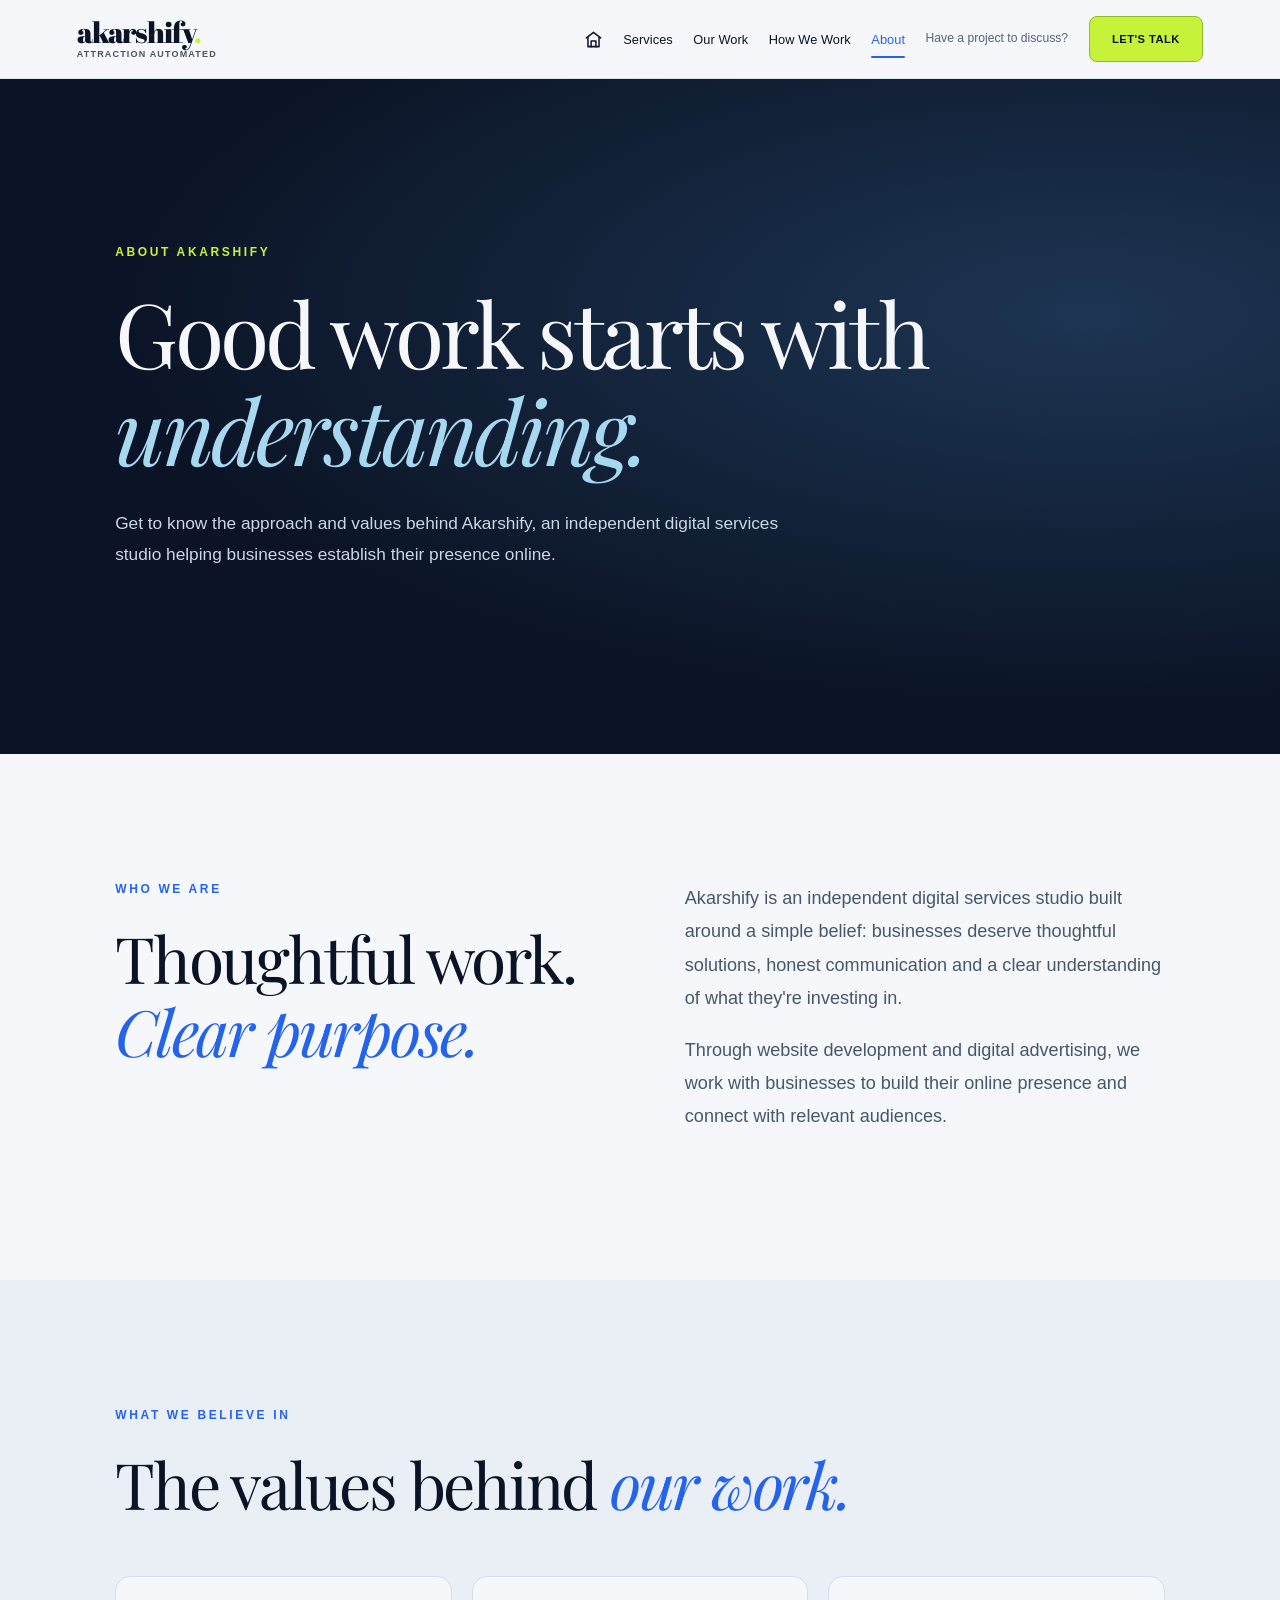
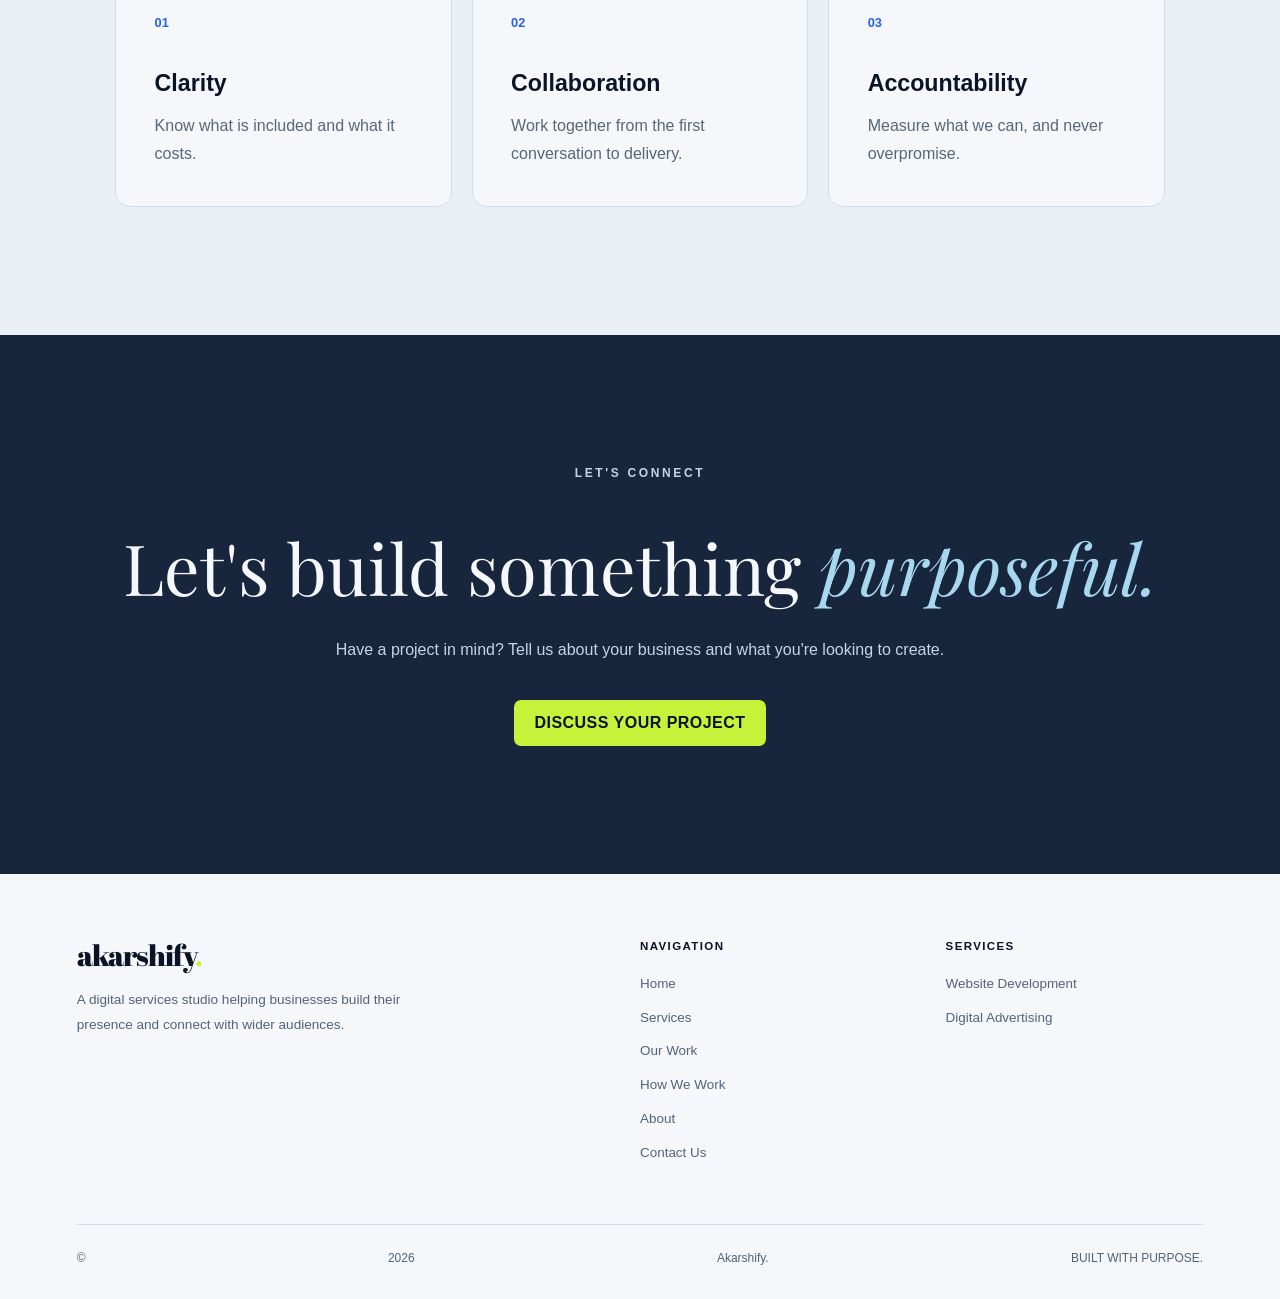
==== commit 36110d3e: "Use shared footer component and stylesheet on about.html" ====
--- a/about.html
+++ b/about.html
@@ -48,4 +48,5 @@
 @media(max-width:850px){.header nav .nav-project-prompt{display:block;white-space:normal;font-size:.76rem}}
 </style>
 <link rel="stylesheet" href="header.css">
-</head><body><script src="header.js"></script><main><section class="hero"><p class="eyebrow">ABOUT AKARSHIFY</p><h1>Good work starts with <em>understanding.</em></h1><p>Get to know the approach and values behind Akarshify, an independent digital services studio helping businesses establish their presence online.</p></section><section class="section intro"><div><p class="eyebrow" style="color:var(--blue)">WHO WE ARE</p><h2>Thoughtful work.<br><em>Clear purpose.</em></h2></div><div class="intro-copy"><p>Akarshify is an independent digital services studio built around a simple belief: businesses deserve thoughtful solutions, honest communication and a clear understanding of what they're investing in.</p><p>Through website development and digital advertising, we work with businesses to build their online presence and connect with relevant audiences.</p></div></section><section class="section values"><p class="eyebrow">WHAT WE BELIEVE IN</p><h2>The values behind <em>our work.</em></h2><div class="value-grid"><article class="value-card"><span>01</span><h3>Clarity</h3><p>Know what is included and what it costs.</p></article><article class="value-card"><span>02</span><h3>Collaboration</h3><p>Work together from the first conversation to delivery.</p></article><article class="value-card"><span>03</span><h3>Accountability</h3><p>Measure what we can, and never overpromise.</p></article></div></section><section class="section closing"><p class="eyebrow">LET'S CONNECT</p><h2>Let's build something <em>purposeful.</em></h2><p>Have a project in mind? Tell us about your business and what you're looking to create.</p><a class="btn" href="index.html#contact">DISCUSS YOUR PROJECT</a></section></main><footer><div><a href="index.html#home" class="brand">akarshify<span>.</span></a><p>A digital services studio helping businesses build their presence and connect with wider audiences.</p></div><div><h4>NAVIGATION</h4><a href="index.html#home">Home</a><a href="services.html">Services</a><a href="index.html#work">Our Work</a><a href="about.html" aria-current="page">About</a><a href="index.html#contact">Contact Us</a></div><div><h4>SERVICES</h4><a href="services.html#what-we-do">Website Development</a><a href="services.html#what-we-do">Digital Advertising</a></div><div class="footer-bottom">© <span id="year"></span> Akarshify. <span>BUILT WITH PURPOSE.</span></div></footer><script>const menu=document.querySelector('.menu'),nav=document.getElementById('nav');menu.addEventListener('click',()=>{const active=nav.classList.toggle('active');menu.setAttribute('aria-expanded',String(active))});nav.querySelectorAll('a').forEach(a=>a.addEventListener('click',()=>{nav.classList.remove('active');menu.setAttribute('aria-expanded','false')}));document.getElementById('year').textContent=new Date().getFullYear();</script></body></html>+<link rel="stylesheet" href="footer.css">
+</head><body><script src="header.js"></script><main><section class="hero"><p class="eyebrow">ABOUT AKARSHIFY</p><h1>Good work starts with <em>understanding.</em></h1><p>Get to know the approach and values behind Akarshify, an independent digital services studio helping businesses establish their presence online.</p></section><section class="section intro"><div><p class="eyebrow" style="color:var(--blue)">WHO WE ARE</p><h2>Thoughtful work.<br><em>Clear purpose.</em></h2></div><div class="intro-copy"><p>Akarshify is an independent digital services studio built around a simple belief: businesses deserve thoughtful solutions, honest communication and a clear understanding of what they're investing in.</p><p>Through website development and digital advertising, we work with businesses to build their online presence and connect with relevant audiences.</p></div></section><section class="section values"><p class="eyebrow">WHAT WE BELIEVE IN</p><h2>The values behind <em>our work.</em></h2><div class="value-grid"><article class="value-card"><span>01</span><h3>Clarity</h3><p>Know what is included and what it costs.</p></article><article class="value-card"><span>02</span><h3>Collaboration</h3><p>Work together from the first conversation to delivery.</p></article><article class="value-card"><span>03</span><h3>Accountability</h3><p>Measure what we can, and never overpromise.</p></article></div></section><section class="section closing"><p class="eyebrow">LET'S CONNECT</p><h2>Let's build something <em>purposeful.</em></h2><p>Have a project in mind? Tell us about your business and what you're looking to create.</p><a class="btn" href="index.html#contact">DISCUSS YOUR PROJECT</a></section></main><script src="footer.js"></script><script>const menu=document.querySelector('.menu'),nav=document.getElementById('nav');menu.addEventListener('click',()=>{const active=nav.classList.toggle('active');menu.setAttribute('aria-expanded',String(active))});nav.querySelectorAll('a').forEach(a=>a.addEventListener('click',()=>{nav.classList.remove('active');menu.setAttribute('aria-expanded','false')}));document.getElementById('year').textContent=new Date().getFullYear();</script></body></html>
--- a/footer.css
+++ b/footer.css
@@ -0,0 +1,13 @@
+/* Shared footer design; footer appearance is maintained here. */
+footer.site-footer{background:#F5F7FA!important;color:#0B1426!important;padding:4rem 6vw 2rem!important;display:grid!important;grid-template-columns:minmax(0,2fr) minmax(0,1fr) minmax(0,1fr)!important;gap:3rem!important;font-family:"Google Sans",Arial,sans-serif!important}
+footer.site-footer .footer-about .brand{display:inline-block!important;font-family:"Abril Fatface",Georgia,serif!important;font-size:1.8rem!important;font-weight:400!important;line-height:1.2!important;color:#0B1426!important;text-decoration:none!important}
+footer.site-footer .footer-about .brand>span{color:#C7F23A!important}
+footer.site-footer .footer-about p{max-width:340px!important;margin:1rem 0 0!important;color:#52647B!important;font-size:.85rem!important;line-height:1.8!important}
+footer.site-footer h4{margin:0 0 1.25rem!important;color:#0B1426!important;font-family:"Google Sans",Arial,sans-serif!important;font-size:.72rem!important;font-weight:700!important;letter-spacing:.12em!important;line-height:1.4!important}
+footer.site-footer .footer-navigation a,footer.site-footer .footer-services a,footer.site-footer .footer-contact-trigger{display:block!important;width:max-content!important;max-width:100%!important;margin:0 0 .85rem!important;padding:0!important;border:0!important;background:transparent!important;color:#52647B!important;font-family:"Google Sans",Arial,sans-serif!important;font-size:.84rem!important;font-weight:400!important;line-height:1.5!important;text-align:left!important;text-decoration:none!important;cursor:pointer!important;transition:color .2s ease!important}
+footer.site-footer .footer-navigation a:hover,footer.site-footer .footer-services a:hover,footer.site-footer .footer-contact-trigger:hover,footer.site-footer .footer-navigation a:focus-visible,footer.site-footer .footer-services a:focus-visible,footer.site-footer .footer-contact-trigger:focus-visible{color:#2563EB!important;text-decoration:underline!important}
+footer.site-footer .footer-bottom{grid-column:1/-1!important;display:flex!important;align-items:center!important;justify-content:space-between!important;gap:1rem!important;padding-top:1.5rem!important;border-top:1px solid #CEDBE8!important;color:#52647B!important;font-family:"Google Sans",Arial,sans-serif!important;font-size:.75rem!important;line-height:1.5!important}
+footer.site-footer .footer-bottom>span{color:#52647B!important}
+@media(max-width:900px){footer.site-footer{grid-template-columns:1fr 1fr!important;gap:2rem!important}footer.site-footer .footer-about{grid-column:1/-1!important}}
+@media(max-width:560px){footer.site-footer{grid-template-columns:1fr!important;padding:3rem 6vw 2rem!important}footer.site-footer .footer-about{grid-column:auto!important}footer.site-footer .footer-bottom{flex-direction:column!important;align-items:flex-start!important}}
+@media(prefers-reduced-motion:reduce){footer.site-footer a,footer.site-footer button{transition:none!important}}
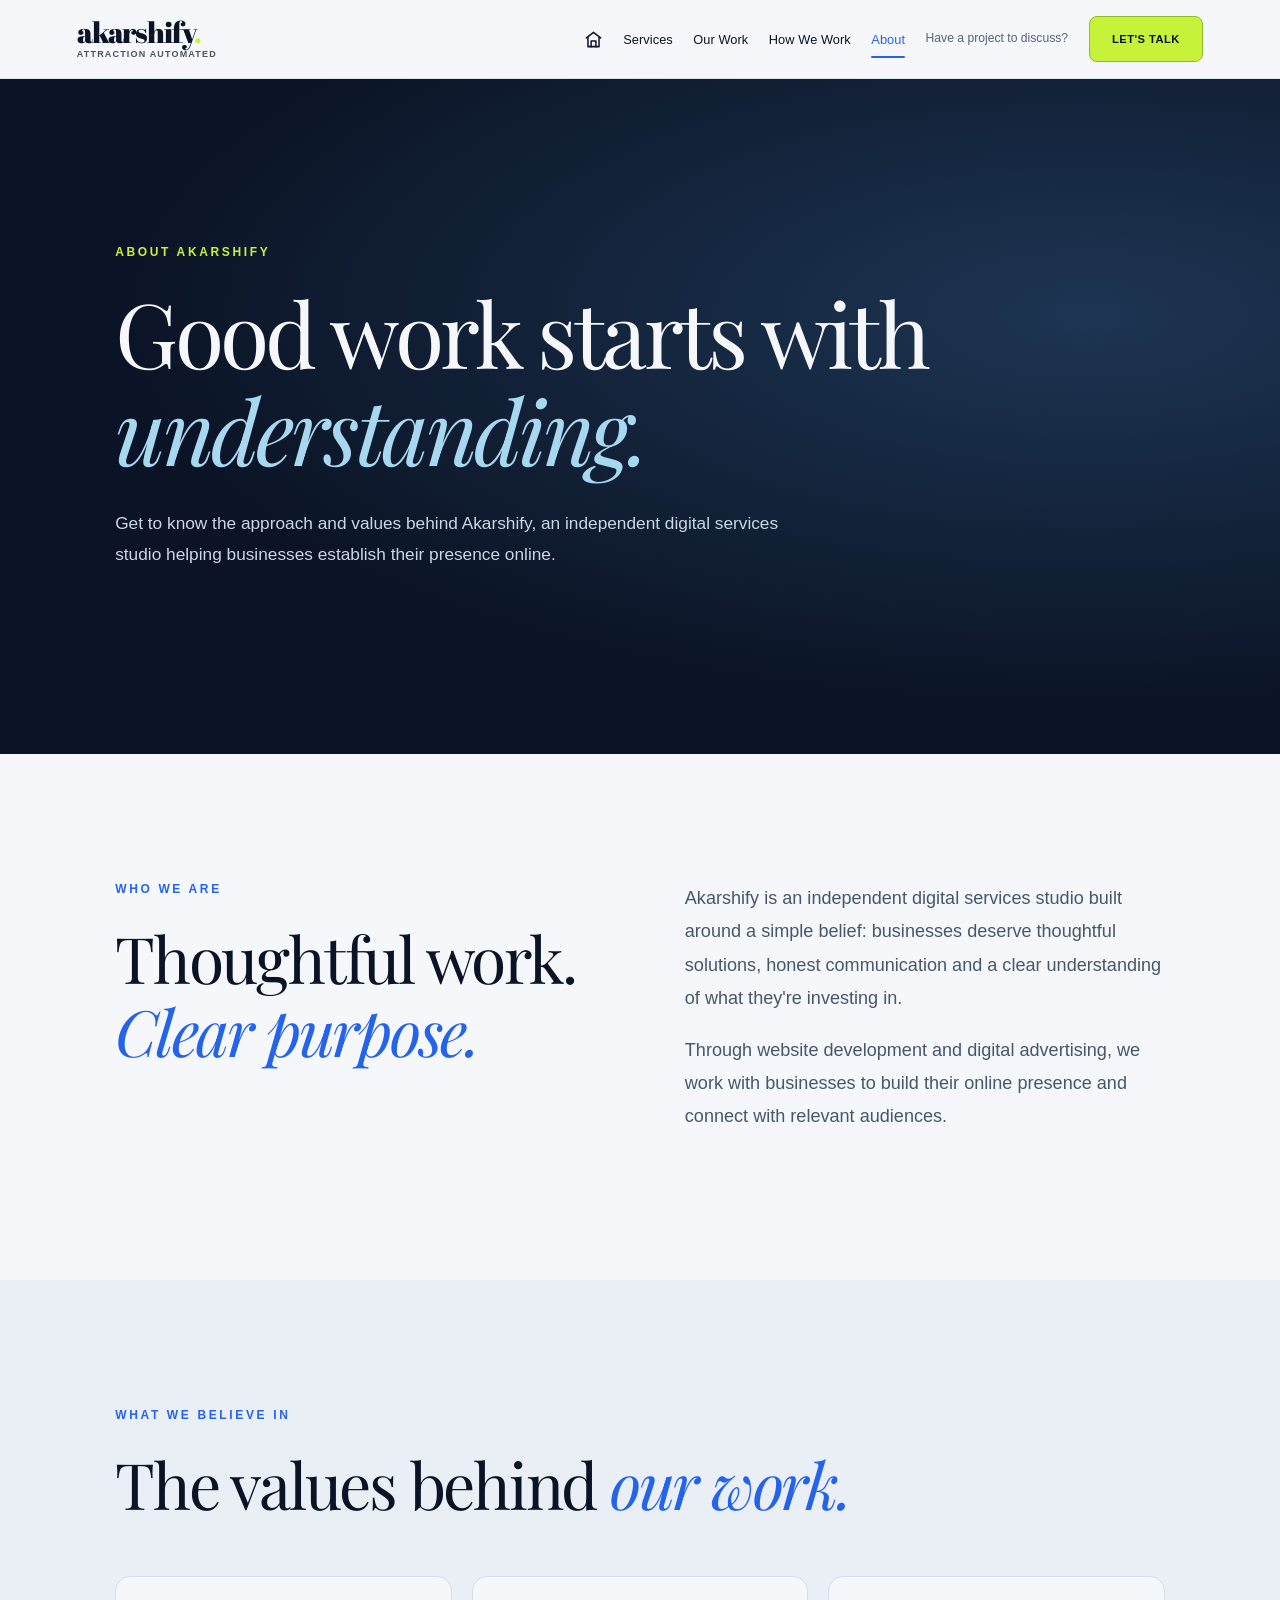
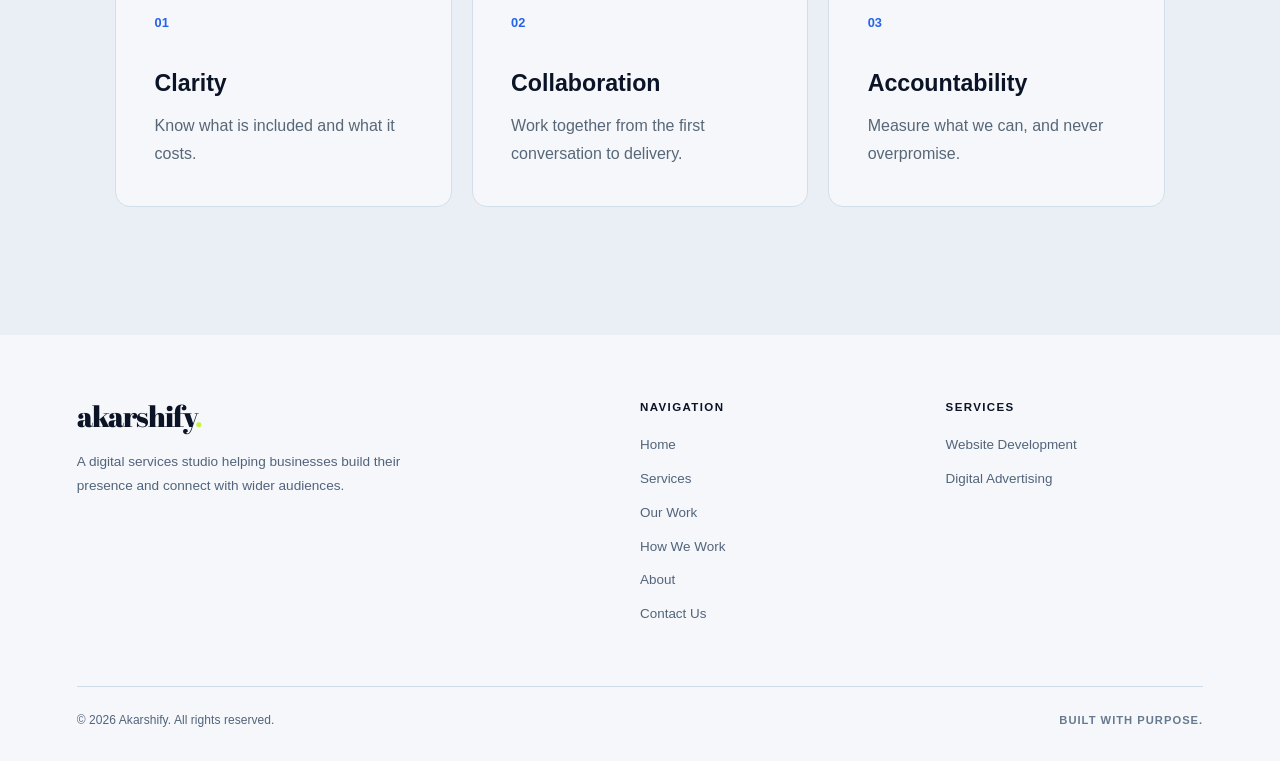
==== commit c2595e2b: "Remove redundant About page project enquiry panel" ====
--- a/about.html
+++ b/about.html
@@ -49,4 +49,4 @@
 </style>
 <link rel="stylesheet" href="header.css">
 <link rel="stylesheet" href="footer.css">
-</head><body><script src="header.js"></script><main><section class="hero"><p class="eyebrow">ABOUT AKARSHIFY</p><h1>Good work starts with <em>understanding.</em></h1><p>Get to know the approach and values behind Akarshify, an independent digital services studio helping businesses establish their presence online.</p></section><section class="section intro"><div><p class="eyebrow" style="color:var(--blue)">WHO WE ARE</p><h2>Thoughtful work.<br><em>Clear purpose.</em></h2></div><div class="intro-copy"><p>Akarshify is an independent digital services studio built around a simple belief: businesses deserve thoughtful solutions, honest communication and a clear understanding of what they're investing in.</p><p>Through website development and digital advertising, we work with businesses to build their online presence and connect with relevant audiences.</p></div></section><section class="section values"><p class="eyebrow">WHAT WE BELIEVE IN</p><h2>The values behind <em>our work.</em></h2><div class="value-grid"><article class="value-card"><span>01</span><h3>Clarity</h3><p>Know what is included and what it costs.</p></article><article class="value-card"><span>02</span><h3>Collaboration</h3><p>Work together from the first conversation to delivery.</p></article><article class="value-card"><span>03</span><h3>Accountability</h3><p>Measure what we can, and never overpromise.</p></article></div></section><section class="section closing"><p class="eyebrow">LET'S CONNECT</p><h2>Let's build something <em>purposeful.</em></h2><p>Have a project in mind? Tell us about your business and what you're looking to create.</p><a class="btn" href="index.html#contact">DISCUSS YOUR PROJECT</a></section></main><script src="footer.js"></script><script>const menu=document.querySelector('.menu'),nav=document.getElementById('nav');menu.addEventListener('click',()=>{const active=nav.classList.toggle('active');menu.setAttribute('aria-expanded',String(active))});nav.querySelectorAll('a').forEach(a=>a.addEventListener('click',()=>{nav.classList.remove('active');menu.setAttribute('aria-expanded','false')}));document.getElementById('year').textContent=new Date().getFullYear();</script></body></html>+</head><body><script src="header.js"></script><main><section class="hero"><p class="eyebrow">ABOUT AKARSHIFY</p><h1>Good work starts with <em>understanding.</em></h1><p>Get to know the approach and values behind Akarshify, an independent digital services studio helping businesses establish their presence online.</p></section><section class="section intro"><div><p class="eyebrow" style="color:var(--blue)">WHO WE ARE</p><h2>Thoughtful work.<br><em>Clear purpose.</em></h2></div><div class="intro-copy"><p>Akarshify is an independent digital services studio built around a simple belief: businesses deserve thoughtful solutions, honest communication and a clear understanding of what they're investing in.</p><p>Through website development and digital advertising, we work with businesses to build their online presence and connect with relevant audiences.</p></div></section><section class="section values"><p class="eyebrow">WHAT WE BELIEVE IN</p><h2>The values behind <em>our work.</em></h2><div class="value-grid"><article class="value-card"><span>01</span><h3>Clarity</h3><p>Know what is included and what it costs.</p></article><article class="value-card"><span>02</span><h3>Collaboration</h3><p>Work together from the first conversation to delivery.</p></article><article class="value-card"><span>03</span><h3>Accountability</h3><p>Measure what we can, and never overpromise.</p></article></div></section></main><script src="footer.js"></script><script>const menu=document.querySelector('.menu'),nav=document.getElementById('nav');menu.addEventListener('click',()=>{const active=nav.classList.toggle('active');menu.setAttribute('aria-expanded',String(active))});nav.querySelectorAll('a').forEach(a=>a.addEventListener('click',()=>{nav.classList.remove('active');menu.setAttribute('aria-expanded','false')}));document.getElementById('year').textContent=new Date().getFullYear();</script></body></html>
--- a/footer.css
+++ b/footer.css
@@ -8,6 +8,9 @@
 footer.site-footer .footer-navigation a:hover,footer.site-footer .footer-services a:hover,footer.site-footer .footer-contact-trigger:hover,footer.site-footer .footer-navigation a:focus-visible,footer.site-footer .footer-services a:focus-visible,footer.site-footer .footer-contact-trigger:focus-visible{color:#2563EB!important;text-decoration:underline!important}
 footer.site-footer .footer-bottom{grid-column:1/-1!important;display:flex!important;align-items:center!important;justify-content:space-between!important;gap:1rem!important;padding-top:1.5rem!important;border-top:1px solid #CEDBE8!important;color:#52647B!important;font-family:"Google Sans",Arial,sans-serif!important;font-size:.75rem!important;line-height:1.5!important}
 footer.site-footer .footer-bottom>span{color:#52647B!important}
+footer.site-footer .footer-bottom .footer-copyright{display:inline-block!important;white-space:normal!important;letter-spacing:.005em!important}
+footer.site-footer .footer-bottom .footer-copyright #year{display:inline!important;color:inherit!important;font:inherit!important}
+footer.site-footer .footer-bottom .footer-signoff{display:inline-block!important;white-space:nowrap!important;font-size:.7rem!important;font-weight:600!important;letter-spacing:.09em!important;color:#66798F!important}
 @media(max-width:900px){footer.site-footer{grid-template-columns:1fr 1fr!important;gap:2rem!important}footer.site-footer .footer-about{grid-column:1/-1!important}}
 @media(max-width:560px){footer.site-footer{grid-template-columns:1fr!important;padding:3rem 6vw 2rem!important}footer.site-footer .footer-about{grid-column:auto!important}footer.site-footer .footer-bottom{flex-direction:column!important;align-items:flex-start!important}}
 @media(prefers-reduced-motion:reduce){footer.site-footer a,footer.site-footer button{transition:none!important}}
